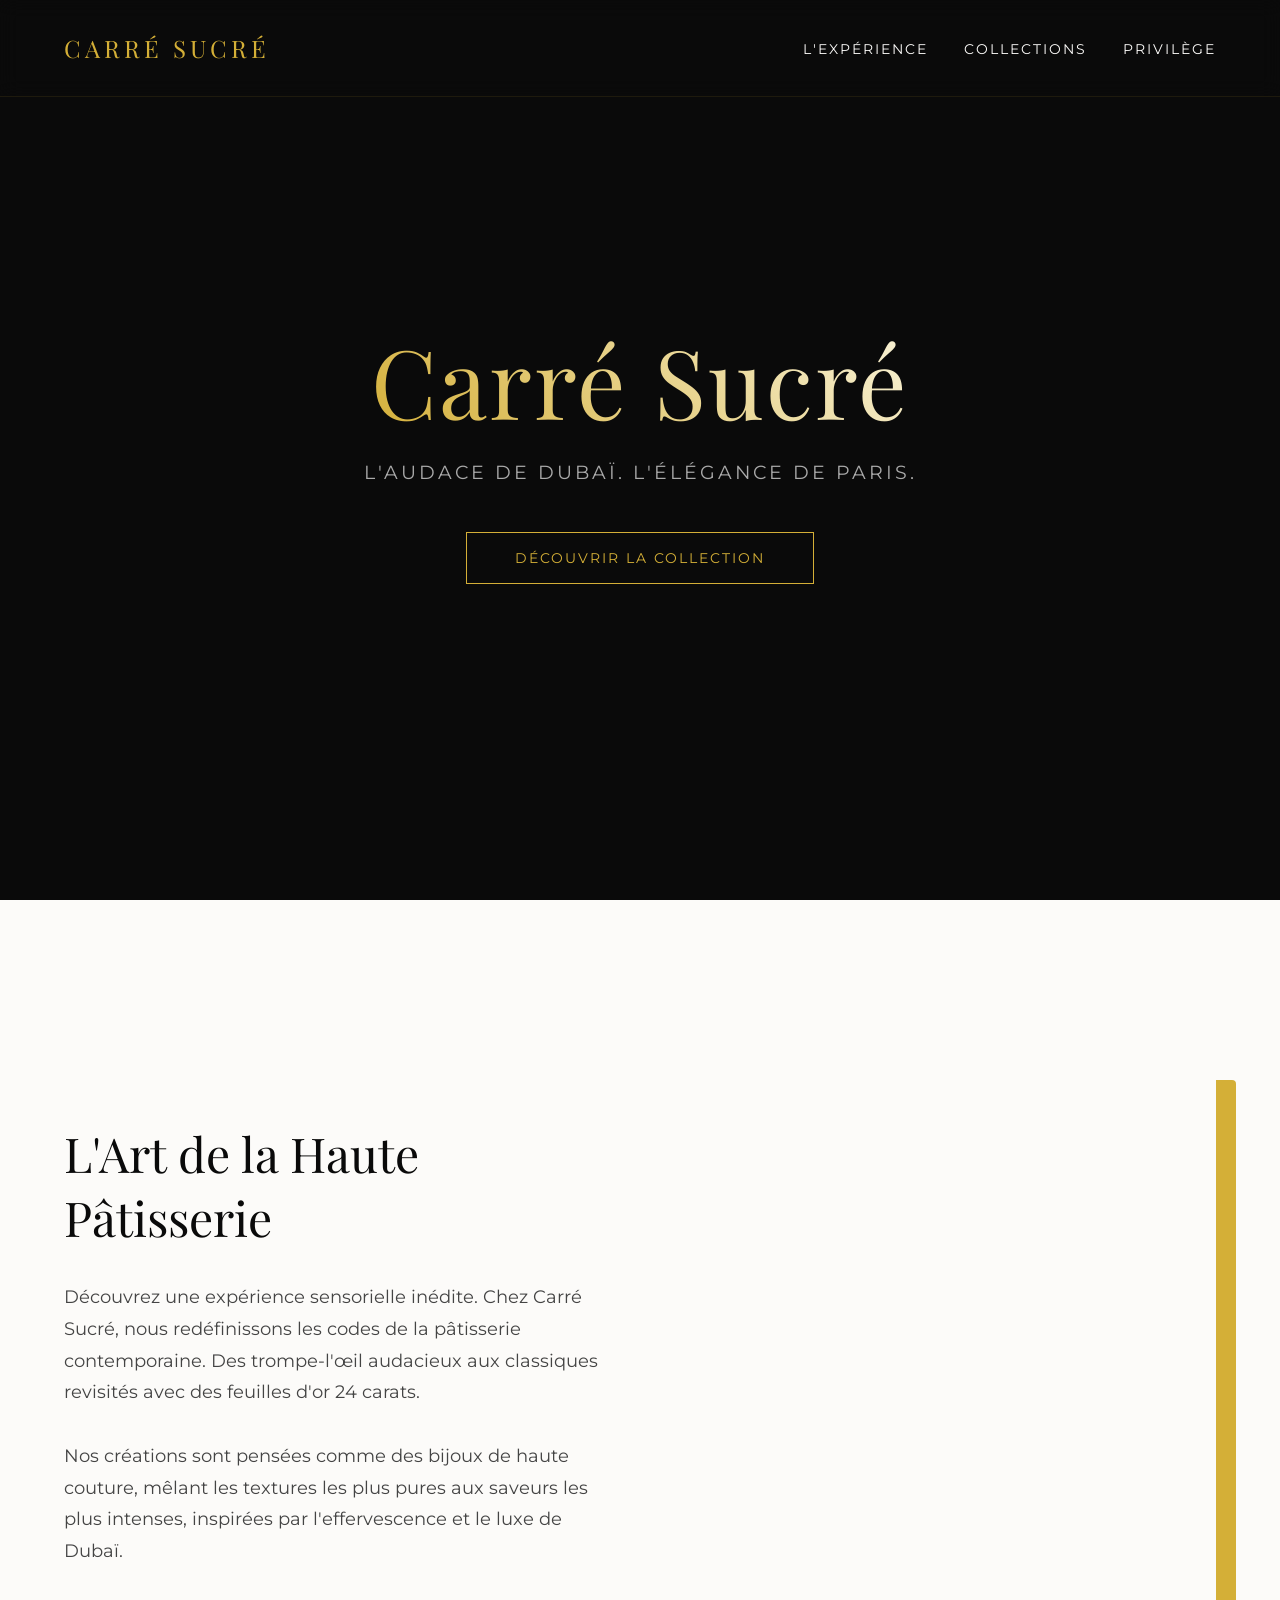
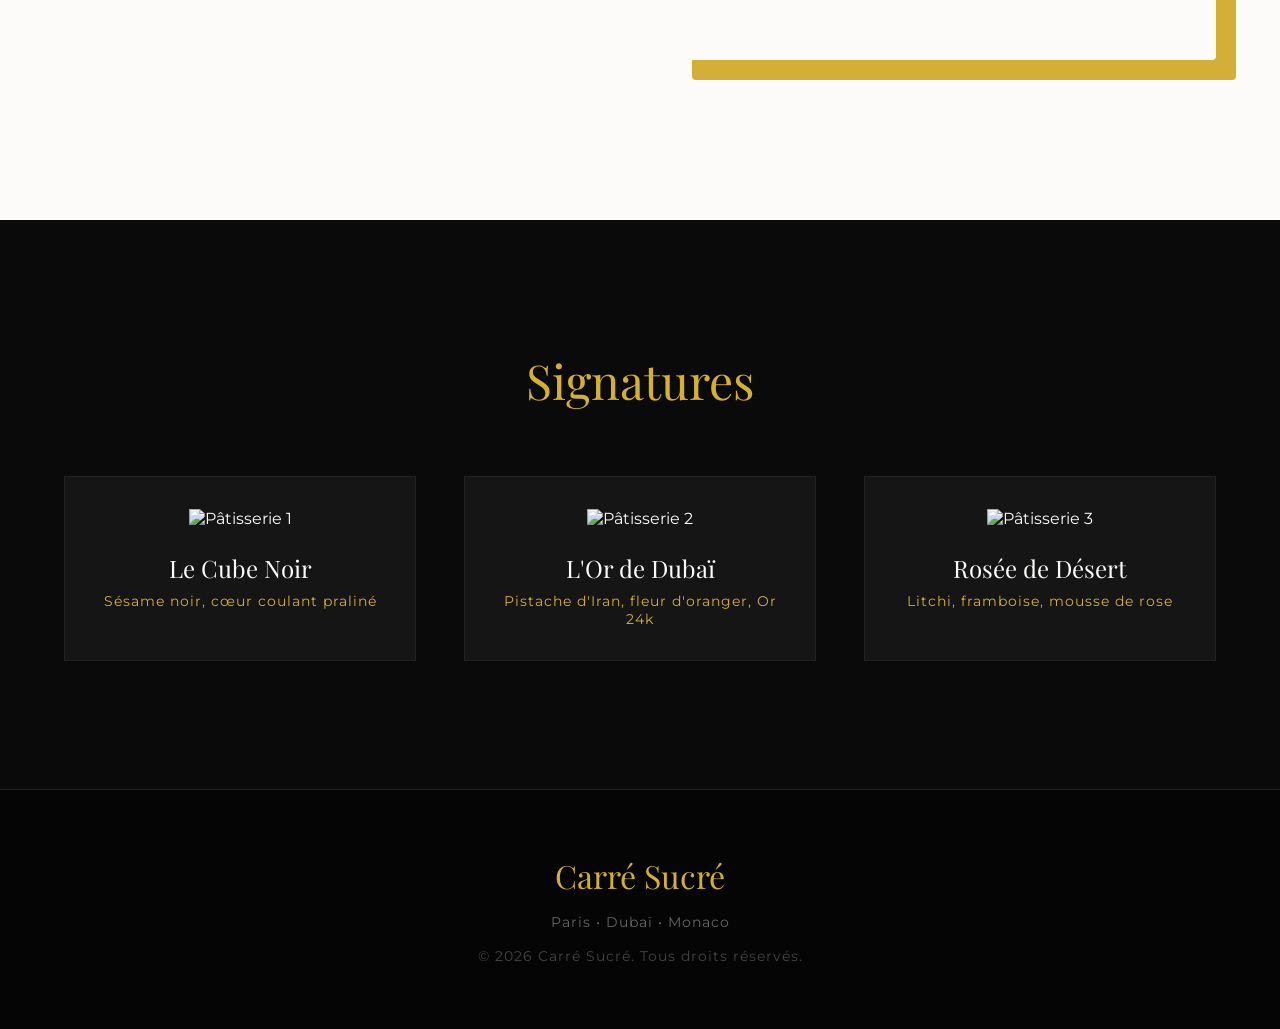
==== index.html @ a2b5d7fa "Create index.html" ====
<!DOCTYPE html>
<html lang="fr">
<head>
    <meta charset="UTF-8">
    <meta name="viewport" content="width=device-width, initial-scale=1.0">
    <title>Carré Sucré | Haute Pâtisserie</title>
    
    <link href="https://fonts.googleapis.com/css2?family=Montserrat:wght@300;400;500&family=Playfair+Display:ital,wght@0,400;0,600;1,400&display=swap" rel="stylesheet">
    
    <style>
        /* --- VARIABLES & RESET --- */
        :root {
            --gold: #d4af37;
            --black: #0a0a0a;
            --cream: #fcfbf9;
            --transition: all 0.6s cubic-bezier(0.25, 1, 0.5, 1);
        }
        
        * {
            margin: 0;
            padding: 0;
            box-sizing: border-box;
        }

        body {
            font-family: 'Montserrat', sans-serif;
            background-color: var(--black);
            color: var(--cream);
            overflow-x: hidden;
        }

        h1, h2, h3, .serif {
            font-family: 'Playfair Display', serif;
            font-weight: 400;
        }

        a { text-decoration: none; color: inherit; }

        /* --- ANIMATIONS "MAGIQUES" --- */
        .reveal {
            opacity: 0;
            transform: translateY(40px);
            transition: all 1.2s cubic-bezier(0.5, 0, 0, 1);
        }
        .reveal.active {
            opacity: 1;
            transform: translateY(0);
        }

        /* --- NAVIGATION --- */
        nav {
            position: fixed;
            top: 0;
            width: 100%;
            padding: 2rem 5%;
            display: flex;
            justify-content: space-between;
            align-items: center;
            z-index: 100;
            background: rgba(10, 10, 10, 0.8);
            backdrop-filter: blur(10px);
            border-bottom: 1px solid rgba(212, 175, 55, 0.1);
        }

        .logo {
            font-size: 1.5rem;
            letter-spacing: 4px;
            text-transform: uppercase;
            color: var(--gold);
        }

        .nav-links a {
            margin-left: 2rem;
            font-size: 0.85rem;
            letter-spacing: 2px;
            text-transform: uppercase;
            transition: var(--transition);
        }

        .nav-links a:hover {
            color: var(--gold);
        }

        /* --- HERO SECTION --- */
        .hero {
            height: 100vh;
            display: flex;
            flex-direction: column;
            justify-content: center;
            align-items: center;
            text-align: center;
            background: linear-gradient(rgba(10, 10, 10, 0.6), rgba(10, 10, 10, 0.9)), url('https://images.unsplash.com/photo-1551024601-bec78aea704b?q=80&w=2000&auto=format&fit=crop') center/cover no-repeat;
            padding: 0 20px;
        }

        .hero h1 {
            font-size: clamp(3rem, 8vw, 6rem);
            margin-bottom: 1rem;
            letter-spacing: 2px;
            background: linear-gradient(45deg, var(--gold), #f9f3d9);
            -webkit-background-clip: text;
            -webkit-text-fill-color: transparent;
        }

        .hero p {
            font-size: 1.2rem;
            letter-spacing: 3px;
            text-transform: uppercase;
            margin-bottom: 3rem;
            color: #aaa;
        }

        .btn {
            padding: 1rem 3rem;
            border: 1px solid var(--gold);
            color: var(--gold);
            font-size: 0.9rem;
            letter-spacing: 2px;
            text-transform: uppercase;
            background: transparent;
            cursor: pointer;
            transition: var(--transition);
            position: relative;
            overflow: hidden;
        }

        .btn:hover {
            background: var(--gold);
            color: var(--black);
            box-shadow: 0 0 20px rgba(212, 175, 55, 0.4);
        }

        /* --- SECTION CONCEPT --- */
        .concept {
            padding: 10rem 5%;
            display: flex;
            align-items: center;
            justify-content: space-between;
            gap: 4rem;
            background-color: var(--cream);
            color: var(--black);
        }

        .concept-text {
            flex: 1;
        }

        .concept-text h2 {
            font-size: 3rem;
            margin-bottom: 2rem;
            color: var(--black);
        }

        .concept-text p {
            font-size: 1.1rem;
            line-height: 1.8;
            margin-bottom: 2rem;
            color: #444;
        }

        .concept-image {
            flex: 1;
            height: 600px;
            background: url('https://images.unsplash.com/photo-1614088459275-a841263c9657?q=80&w=1000&auto=format&fit=crop') center/cover;
            border-radius: 4px;
            box-shadow: 20px 20px 0px var(--gold);
        }

        /* --- COLLECTIONS (PRODUITS) --- */
        .collections {
            padding: 8rem 5%;
            text-align: center;
        }

        .collections h2 {
            font-size: 3rem;
            margin-bottom: 4rem;
            color: var(--gold);
        }

        .grid {
            display: grid;
            grid-template-columns: repeat(auto-fit, minmax(300px, 1fr));
            gap: 3rem;
        }

        .card {
            background: #151515;
            padding: 2rem;
            border: 1px solid #222;
            transition: var(--transition);
            cursor: pointer;
        }

        .card:hover {
            transform: translateY(-10px);
            border-color: var(--gold);
            box-shadow: 0 10px 30px rgba(212, 175, 55, 0.1);
        }

        .card-img {
            width: 100%;
            height: 300px;
            object-fit: cover;
            margin-bottom: 1.5rem;
            filter: grayscale(20%);
            transition: var(--transition);
        }

        .card:hover .card-img {
            filter: grayscale(0%);
        }

        .card h3 {
            font-size: 1.5rem;
            margin-bottom: 0.5rem;
            color: var(--cream);
        }

        .card p {
            font-size: 0.9rem;
            color: var(--gold);
            letter-spacing: 1px;
        }

        /* --- FOOTER --- */
        footer {
            padding: 4rem 5%;
            text-align: center;
            border-top: 1px solid #222;
            background: #050505;
        }

        footer h2 {
            color: var(--gold);
            font-size: 2rem;
            margin-bottom: 1rem;
        }

        footer p {
            color: #666;
            font-size: 0.9rem;
            letter-spacing: 1px;
        }

        @media (max-width: 768px) {
            .concept { flex-direction: column; }
            .nav-links { display: none; } /* Pour simplifier sur mobile */
        }
    </style>
</head>
<body>

    <nav>
        <div class="logo serif">Carré Sucré</div>
        <div class="nav-links">
            <a href="#concept">L'Expérience</a>
            <a href="#collections">Collections</a>
            <a href="#contact">Privilège</a>
        </div>
    </nav>

    <section class="hero">
        <h1 class="reveal">Carré Sucré</h1>
        <p class="reveal">L'Audace de Dubaï. L'Élégance de Paris.</p>
        <a href="#collections" class="btn reveal">Découvrir la collection</a>
    </section>

    <section id="concept" class="concept">
        <div class="concept-text reveal">
            <h2>L'Art de la Haute Pâtisserie</h2>
            <p>Découvrez une expérience sensorielle inédite. Chez Carré Sucré, nous redéfinissons les codes de la pâtisserie contemporaine. Des trompe-l'œil audacieux aux classiques revisités avec des feuilles d'or 24 carats.</p>
            <p>Nos créations sont pensées comme des bijoux de haute couture, mêlant les textures les plus pures aux saveurs les plus intenses, inspirées par l'effervescence et le luxe de Dubaï.</p>
        </div>
        <div class="concept-image reveal"></div>
    </section>

    <section id="collections" class="collections">
        <h2 class="reveal">Signatures</h2>
        <div class="grid">
            <div class="card reveal">
                <img src="https://images.unsplash.com/photo-1578985545062-69928b1d9587?q=80&w=800&auto=format&fit=crop" alt="Pâtisserie 1" class="card-img">
                <h3 class="serif">Le Cube Noir</h3>
                <p>Sésame noir, cœur coulant praliné</p>
            </div>
            <div class="card reveal">
                <img src="https://images.unsplash.com/photo-1621236378699-8597faf6a176?q=80&w=800&auto=format&fit=crop" alt="Pâtisserie 2" class="card-img">
                <h3 class="serif">L'Or de Dubaï</h3>
                <p>Pistache d'Iran, fleur d'oranger, Or 24k</p>
            </div>
            <div class="card reveal">
                <img src="https://images.unsplash.com/photo-1550617931-e17a7b70dce2?q=80&w=800&auto=format&fit=crop" alt="Pâtisserie 3" class="card-img">
                <h3 class="serif">Rosée de Désert</h3>
                <p>Litchi, framboise, mousse de rose</p>
            </div>
        </div>
    </section>

    <footer id="contact">
        <h2 class="serif">Carré Sucré</h2>
        <p>Paris • Dubaï • Monaco</p>
        <p style="margin-top: 1rem; color: #444;">© 2026 Carré Sucré. Tous droits réservés.</p>
    </footer>

    <script>
        function reveal() {
            var reveals = document.querySelectorAll(".reveal");
            for (var i = 0; i < reveals.length; i++) {
                var windowHeight = window.innerHeight;
                var elementTop = reveals[i].getBoundingClientRect().top;
                var elementVisible = 100;
                if (elementTop < windowHeight - elementVisible) {
                    reveals[i].classList.add("active");
                }
            }
        }
        window.addEventListener("scroll", reveal);
        reveal(); // Déclencher au chargement
    </script>
</body>
</html>
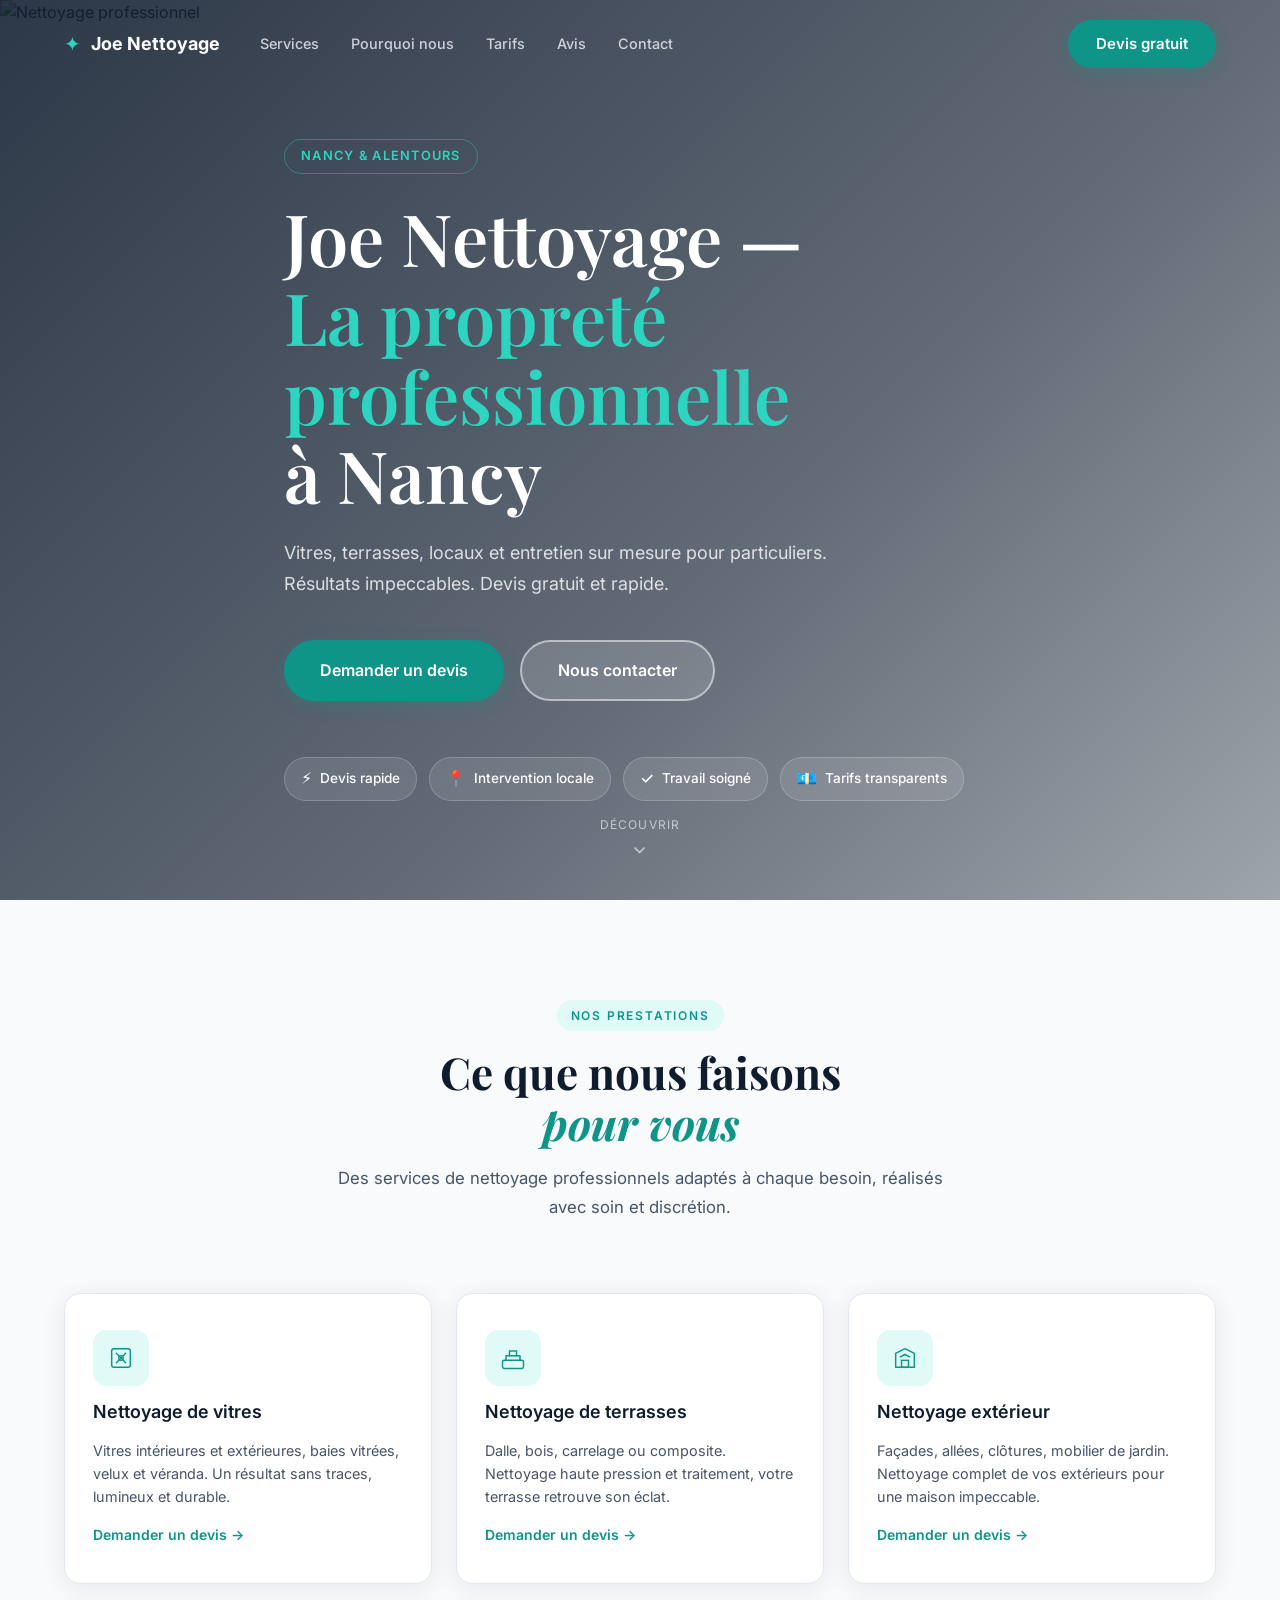
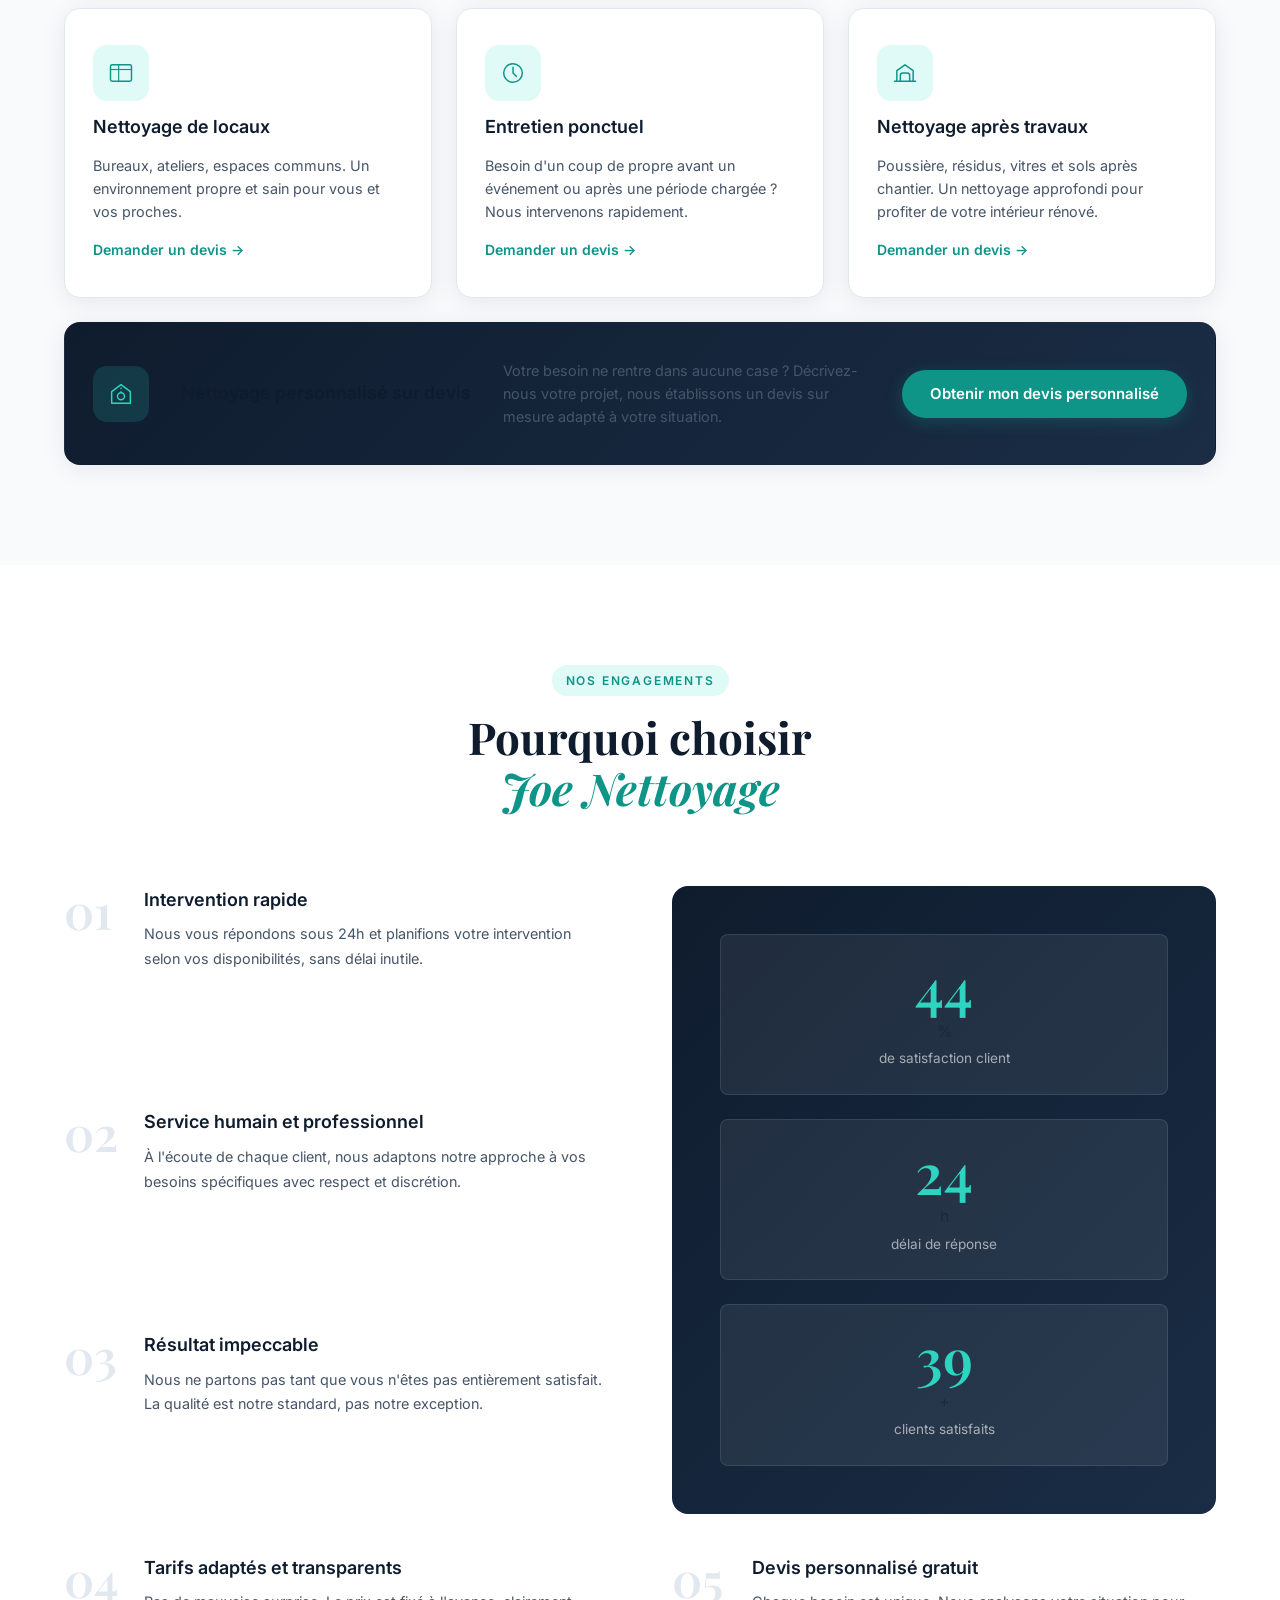
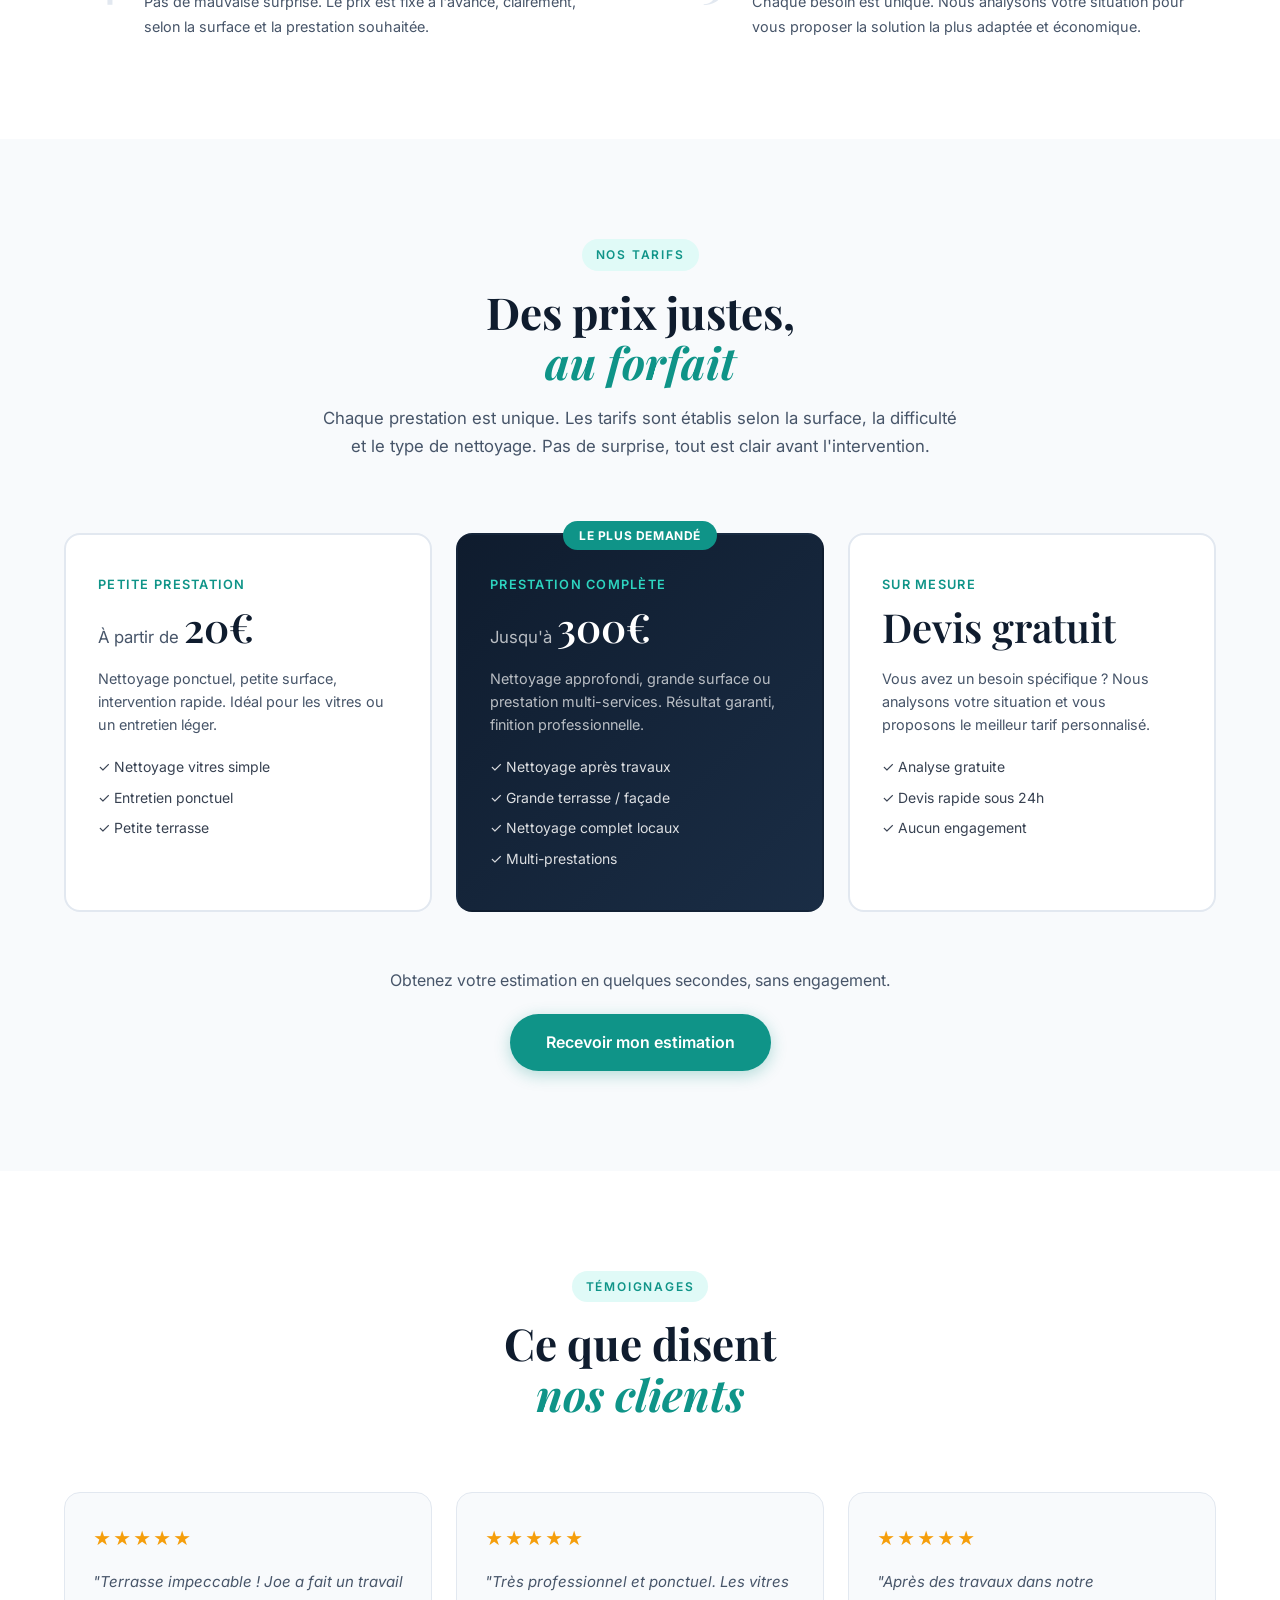
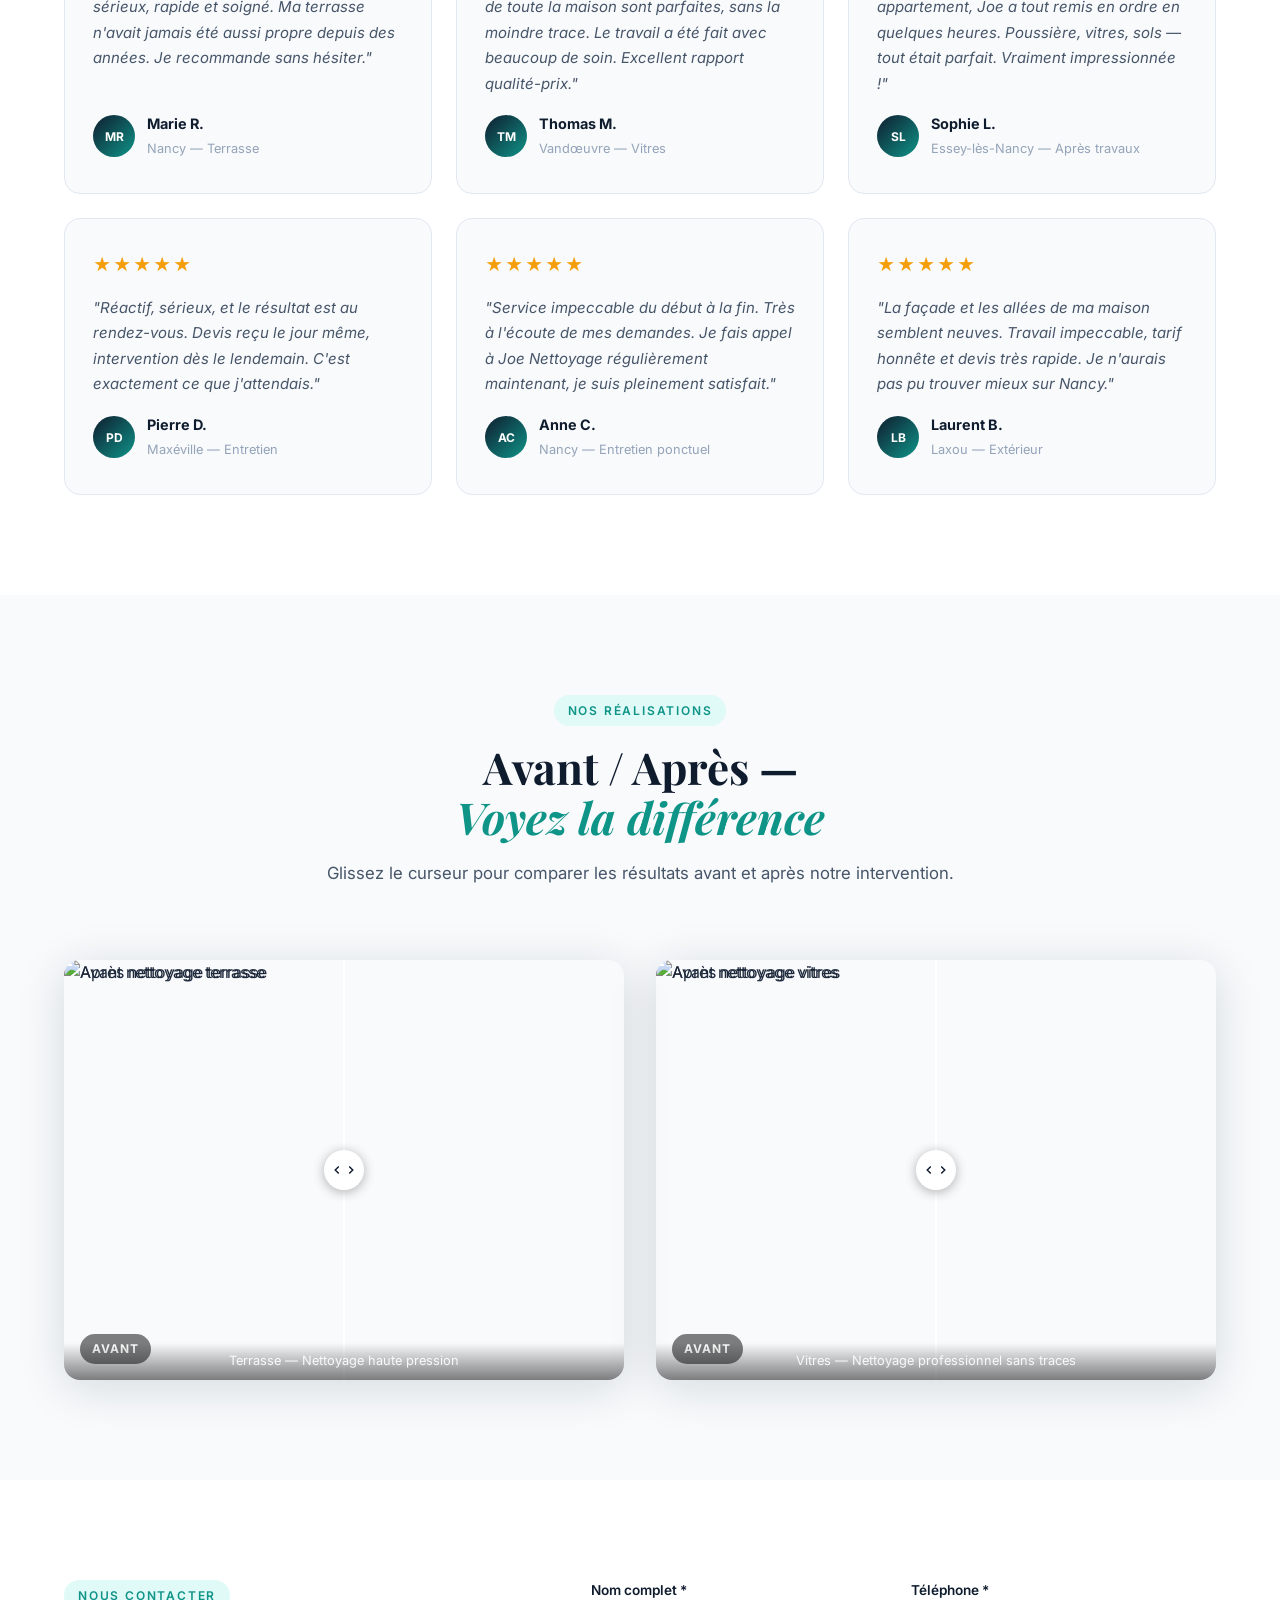
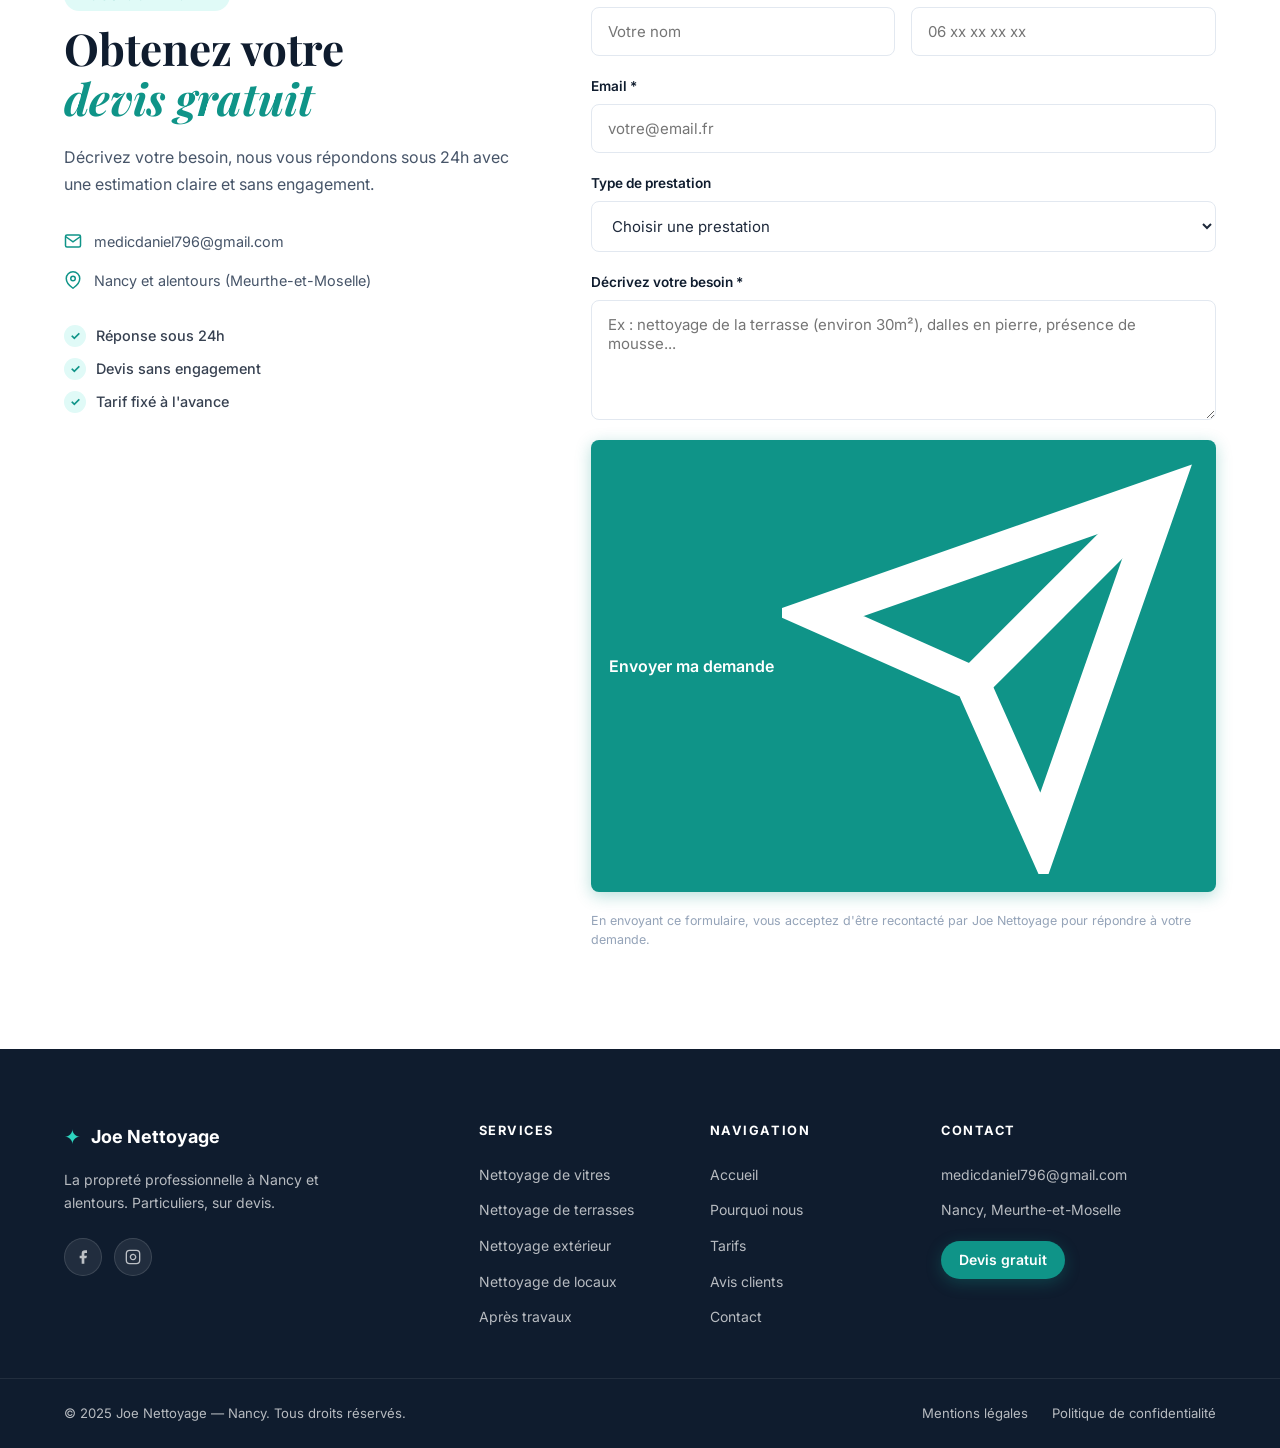
==== commit f1b081b1: "feat: create complete Joe Nettoyage website for Nancy Full premium single-page website including: - " ====
--- a/index.html
+++ b/index.html
@@ -1,321 +1,489 @@
 <!DOCTYPE html>
 <html lang="fr">
 <head>
-    <meta charset="UTF-8">
-    <meta name="viewport" content="width=device-width, initial-scale=1.0">
-    <title>Carré Sucré | Haute Pâtisserie</title>
-    
-    <link href="https://fonts.googleapis.com/css2?family=Montserrat:wght@300;400;500&family=Playfair+Display:ital,wght@0,400;0,600;1,400&display=swap" rel="stylesheet">
-    
-    <style>
-        /* --- VARIABLES & RESET --- */
-        :root {
-            --gold: #d4af37;
-            --black: #0a0a0a;
-            --cream: #fcfbf9;
-            --transition: all 0.6s cubic-bezier(0.25, 1, 0.5, 1);
-        }
-        
-        * {
-            margin: 0;
-            padding: 0;
-            box-sizing: border-box;
-        }
-
-        body {
-            font-family: 'Montserrat', sans-serif;
-            background-color: var(--black);
-            color: var(--cream);
-            overflow-x: hidden;
-        }
-
-        h1, h2, h3, .serif {
-            font-family: 'Playfair Display', serif;
-            font-weight: 400;
-        }
-
-        a { text-decoration: none; color: inherit; }
-
-        /* --- ANIMATIONS "MAGIQUES" --- */
-        .reveal {
-            opacity: 0;
-            transform: translateY(40px);
-            transition: all 1.2s cubic-bezier(0.5, 0, 0, 1);
-        }
-        .reveal.active {
-            opacity: 1;
-            transform: translateY(0);
-        }
-
-        /* --- NAVIGATION --- */
-        nav {
-            position: fixed;
-            top: 0;
-            width: 100%;
-            padding: 2rem 5%;
-            display: flex;
-            justify-content: space-between;
-            align-items: center;
-            z-index: 100;
-            background: rgba(10, 10, 10, 0.8);
-            backdrop-filter: blur(10px);
-            border-bottom: 1px solid rgba(212, 175, 55, 0.1);
-        }
-
-        .logo {
-            font-size: 1.5rem;
-            letter-spacing: 4px;
-            text-transform: uppercase;
-            color: var(--gold);
-        }
-
-        .nav-links a {
-            margin-left: 2rem;
-            font-size: 0.85rem;
-            letter-spacing: 2px;
-            text-transform: uppercase;
-            transition: var(--transition);
-        }
-
-        .nav-links a:hover {
-            color: var(--gold);
-        }
-
-        /* --- HERO SECTION --- */
-        .hero {
-            height: 100vh;
-            display: flex;
-            flex-direction: column;
-            justify-content: center;
-            align-items: center;
-            text-align: center;
-            background: linear-gradient(rgba(10, 10, 10, 0.6), rgba(10, 10, 10, 0.9)), url('https://images.unsplash.com/photo-1551024601-bec78aea704b?q=80&w=2000&auto=format&fit=crop') center/cover no-repeat;
-            padding: 0 20px;
-        }
-
-        .hero h1 {
-            font-size: clamp(3rem, 8vw, 6rem);
-            margin-bottom: 1rem;
-            letter-spacing: 2px;
-            background: linear-gradient(45deg, var(--gold), #f9f3d9);
-            -webkit-background-clip: text;
-            -webkit-text-fill-color: transparent;
-        }
-
-        .hero p {
-            font-size: 1.2rem;
-            letter-spacing: 3px;
-            text-transform: uppercase;
-            margin-bottom: 3rem;
-            color: #aaa;
-        }
-
-        .btn {
-            padding: 1rem 3rem;
-            border: 1px solid var(--gold);
-            color: var(--gold);
-            font-size: 0.9rem;
-            letter-spacing: 2px;
-            text-transform: uppercase;
-            background: transparent;
-            cursor: pointer;
-            transition: var(--transition);
-            position: relative;
-            overflow: hidden;
-        }
-
-        .btn:hover {
-            background: var(--gold);
-            color: var(--black);
-            box-shadow: 0 0 20px rgba(212, 175, 55, 0.4);
-        }
-
-        /* --- SECTION CONCEPT --- */
-        .concept {
-            padding: 10rem 5%;
-            display: flex;
-            align-items: center;
-            justify-content: space-between;
-            gap: 4rem;
-            background-color: var(--cream);
-            color: var(--black);
-        }
-
-        .concept-text {
-            flex: 1;
-        }
-
-        .concept-text h2 {
-            font-size: 3rem;
-            margin-bottom: 2rem;
-            color: var(--black);
-        }
-
-        .concept-text p {
-            font-size: 1.1rem;
-            line-height: 1.8;
-            margin-bottom: 2rem;
-            color: #444;
-        }
-
-        .concept-image {
-            flex: 1;
-            height: 600px;
-            background: url('https://images.unsplash.com/photo-1614088459275-a841263c9657?q=80&w=1000&auto=format&fit=crop') center/cover;
-            border-radius: 4px;
-            box-shadow: 20px 20px 0px var(--gold);
-        }
-
-        /* --- COLLECTIONS (PRODUITS) --- */
-        .collections {
-            padding: 8rem 5%;
-            text-align: center;
-        }
-
-        .collections h2 {
-            font-size: 3rem;
-            margin-bottom: 4rem;
-            color: var(--gold);
-        }
-
-        .grid {
-            display: grid;
-            grid-template-columns: repeat(auto-fit, minmax(300px, 1fr));
-            gap: 3rem;
-        }
-
-        .card {
-            background: #151515;
-            padding: 2rem;
-            border: 1px solid #222;
-            transition: var(--transition);
-            cursor: pointer;
-        }
-
-        .card:hover {
-            transform: translateY(-10px);
-            border-color: var(--gold);
-            box-shadow: 0 10px 30px rgba(212, 175, 55, 0.1);
-        }
-
-        .card-img {
-            width: 100%;
-            height: 300px;
-            object-fit: cover;
-            margin-bottom: 1.5rem;
-            filter: grayscale(20%);
-            transition: var(--transition);
-        }
-
-        .card:hover .card-img {
-            filter: grayscale(0%);
-        }
-
-        .card h3 {
-            font-size: 1.5rem;
-            margin-bottom: 0.5rem;
-            color: var(--cream);
-        }
-
-        .card p {
-            font-size: 0.9rem;
-            color: var(--gold);
-            letter-spacing: 1px;
-        }
-
-        /* --- FOOTER --- */
-        footer {
-            padding: 4rem 5%;
-            text-align: center;
-            border-top: 1px solid #222;
-            background: #050505;
-        }
-
-        footer h2 {
-            color: var(--gold);
-            font-size: 2rem;
-            margin-bottom: 1rem;
-        }
-
-        footer p {
-            color: #666;
-            font-size: 0.9rem;
-            letter-spacing: 1px;
-        }
-
-        @media (max-width: 768px) {
-            .concept { flex-direction: column; }
-            .nav-links { display: none; } /* Pour simplifier sur mobile */
-        }
-    </style>
+  <meta charset="UTF-8" />
+  <meta name="viewport" content="width=device-width, initial-scale=1.0" />
+  <title>Joe Nettoyage — Nettoyage Professionnel à Nancy</title>
+  <meta name="description" content="Joe Nettoyage à Nancy : nettoyage de vitres, terrasses, locaux et entretien sur mesure pour particuliers. Devis gratuit, intervention rapide." />
+  <meta name="keywords" content="nettoyage Nancy, nettoyage vitres Nancy, nettoyage terrasse Nancy, entreprise de nettoyage Nancy, nettoyage particulier Nancy" />
+  <meta name="robots" content="index, follow" />
+  <meta property="og:title" content="Joe Nettoyage — La propreté professionnelle à Nancy" />
+  <meta property="og:description" content="Vitres, terrasses, locaux et entretien sur mesure pour particuliers à Nancy." />
+  <meta property="og:type" content="website" />
+  <link rel="preconnect" href="https://fonts.googleapis.com" />
+  <link rel="preconnect" href="https://fonts.gstatic.com" crossorigin />
+  <link href="https://fonts.googleapis.com/css2?family=Inter:wght@300;400;500;600;700&family=Playfair+Display:wght@500;600&display=swap" rel="stylesheet" />
+  <link rel="stylesheet" href="style.css" />
 </head>
 <body>
 
-    <nav>
-        <div class="logo serif">Carré Sucré</div>
-        <div class="nav-links">
-            <a href="#concept">L'Expérience</a>
-            <a href="#collections">Collections</a>
-            <a href="#contact">Privilège</a>
-        </div>
-    </nav>
-
-    <section class="hero">
-        <h1 class="reveal">Carré Sucré</h1>
-        <p class="reveal">L'Audace de Dubaï. L'Élégance de Paris.</p>
-        <a href="#collections" class="btn reveal">Découvrir la collection</a>
-    </section>
-
-    <section id="concept" class="concept">
-        <div class="concept-text reveal">
-            <h2>L'Art de la Haute Pâtisserie</h2>
-            <p>Découvrez une expérience sensorielle inédite. Chez Carré Sucré, nous redéfinissons les codes de la pâtisserie contemporaine. Des trompe-l'œil audacieux aux classiques revisités avec des feuilles d'or 24 carats.</p>
-            <p>Nos créations sont pensées comme des bijoux de haute couture, mêlant les textures les plus pures aux saveurs les plus intenses, inspirées par l'effervescence et le luxe de Dubaï.</p>
-        </div>
-        <div class="concept-image reveal"></div>
-    </section>
-
-    <section id="collections" class="collections">
-        <h2 class="reveal">Signatures</h2>
-        <div class="grid">
-            <div class="card reveal">
-                <img src="https://images.unsplash.com/photo-1578985545062-69928b1d9587?q=80&w=800&auto=format&fit=crop" alt="Pâtisserie 1" class="card-img">
-                <h3 class="serif">Le Cube Noir</h3>
-                <p>Sésame noir, cœur coulant praliné</p>
-            </div>
-            <div class="card reveal">
-                <img src="https://images.unsplash.com/photo-1621236378699-8597faf6a176?q=80&w=800&auto=format&fit=crop" alt="Pâtisserie 2" class="card-img">
-                <h3 class="serif">L'Or de Dubaï</h3>
-                <p>Pistache d'Iran, fleur d'oranger, Or 24k</p>
-            </div>
-            <div class="card reveal">
-                <img src="https://images.unsplash.com/photo-1550617931-e17a7b70dce2?q=80&w=800&auto=format&fit=crop" alt="Pâtisserie 3" class="card-img">
-                <h3 class="serif">Rosée de Désert</h3>
-                <p>Litchi, framboise, mousse de rose</p>
-            </div>
-        </div>
-    </section>
-
-    <footer id="contact">
-        <h2 class="serif">Carré Sucré</h2>
-        <p>Paris • Dubaï • Monaco</p>
-        <p style="margin-top: 1rem; color: #444;">© 2026 Carré Sucré. Tous droits réservés.</p>
-    </footer>
-
-    <script>
-        function reveal() {
-            var reveals = document.querySelectorAll(".reveal");
-            for (var i = 0; i < reveals.length; i++) {
-                var windowHeight = window.innerHeight;
-                var elementTop = reveals[i].getBoundingClientRect().top;
-                var elementVisible = 100;
-                if (elementTop < windowHeight - elementVisible) {
-                    reveals[i].classList.add("active");
-                }
-            }
-        }
-        window.addEventListener("scroll", reveal);
-        reveal(); // Déclencher au chargement
-    </script>
+  <!-- NAV -->
+  <nav class="nav" id="nav">
+    <div class="container nav__inner">
+      <a href="#" class="nav__logo">
+        <span class="logo-icon">✦</span>
+        <span>Joe Nettoyage</span>
+      </a>
+      <ul class="nav__links" id="navLinks">
+        <li><a href="#services">Services</a></li>
+        <li><a href="#pourquoi">Pourquoi nous</a></li>
+        <li><a href="#tarifs">Tarifs</a></li>
+        <li><a href="#avis">Avis</a></li>
+        <li><a href="#contact">Contact</a></li>
+      </ul>
+      <a href="#contact" class="btn btn--primary nav__cta">Devis gratuit</a>
+      <button class="nav__burger" id="burger" aria-label="Menu">
+        <span></span><span></span><span></span>
+      </button>
+    </div>
+  </nav>
+
+  <!-- HERO -->
+  <section class="hero" id="hero">
+    <div class="hero__bg">
+      <div class="hero__overlay"></div>
+      <img src="https://images.unsplash.com/photo-1558618666-fcd25c85cd64?w=1600&q=80" alt="Nettoyage professionnel" class="hero__img" />
+    </div>
+    <div class="container hero__content">
+      <div class="hero__badge reveal">Nancy &amp; Alentours</div>
+      <h1 class="hero__title reveal">Joe Nettoyage —<br /><span>La propreté professionnelle</span><br />à Nancy</h1>
+      <p class="hero__sub reveal">Vitres, terrasses, locaux et entretien sur mesure pour particuliers.<br />Résultats impeccables. Devis gratuit et rapide.</p>
+      <div class="hero__ctas reveal">
+        <a href="#contact" class="btn btn--primary btn--lg">Demander un devis</a>
+        <a href="mailto:medicdaniel796@gmail.com" class="btn btn--ghost btn--lg">Nous contacter</a>
+      </div>
+      <div class="hero__trust reveal">
+        <div class="trust-badge"><span class="trust-icon">⚡</span> Devis rapide</div>
+        <div class="trust-badge"><span class="trust-icon">📍</span> Intervention locale</div>
+        <div class="trust-badge"><span class="trust-icon">✓</span> Travail soigné</div>
+        <div class="trust-badge"><span class="trust-icon">💶</span> Tarifs transparents</div>
+      </div>
+    </div>
+    <a href="#services" class="hero__scroll">
+      <span>Découvrir</span>
+      <svg viewBox="0 0 24 24" fill="none" stroke="currentColor" stroke-width="2"><polyline points="6 9 12 15 18 9"/></svg>
+    </a>
+  </section>
+
+  <!-- SERVICES -->
+  <section class="section services" id="services">
+    <div class="container">
+      <div class="section__head">
+        <span class="section__tag">Nos prestations</span>
+        <h2 class="section__title">Ce que nous faisons<br /><em>pour vous</em></h2>
+        <p class="section__sub">Des services de nettoyage professionnels adaptés à chaque besoin, réalisés avec soin et discrétion.</p>
+      </div>
+      <div class="services__grid">
+
+        <div class="service-card reveal">
+          <div class="service-card__icon">
+            <svg viewBox="0 0 48 48" fill="none"><rect x="8" y="8" width="32" height="32" rx="4" stroke="currentColor" stroke-width="2.5"/><line x1="16" y1="16" x2="32" y2="32" stroke="currentColor" stroke-width="2.5" stroke-linecap="round"/><line x1="32" y1="16" x2="16" y2="32" stroke="currentColor" stroke-width="2.5" stroke-linecap="round"/><circle cx="24" cy="24" r="4" stroke="currentColor" stroke-width="2"/></svg>
+          </div>
+          <h3>Nettoyage de vitres</h3>
+          <p>Vitres intérieures et extérieures, baies vitrées, velux et véranda. Un résultat sans traces, lumineux et durable.</p>
+          <a href="#contact" class="service-card__link">Demander un devis →</a>
+        </div>
+
+        <div class="service-card reveal">
+          <div class="service-card__icon">
+            <svg viewBox="0 0 48 48" fill="none"><rect x="6" y="28" width="36" height="14" rx="3" stroke="currentColor" stroke-width="2.5"/><polyline points="12,28 12,20 36,20 36,28" stroke="currentColor" stroke-width="2.5" stroke-linejoin="round"/><line x1="18" y1="20" x2="18" y2="12" stroke="currentColor" stroke-width="2.5" stroke-linecap="round"/><line x1="30" y1="20" x2="30" y2="12" stroke="currentColor" stroke-width="2.5" stroke-linecap="round"/><line x1="18" y1="12" x2="30" y2="12" stroke="currentColor" stroke-width="2.5"/></svg>
+          </div>
+          <h3>Nettoyage de terrasses</h3>
+          <p>Dalle, bois, carrelage ou composite. Nettoyage haute pression et traitement, votre terrasse retrouve son éclat.</p>
+          <a href="#contact" class="service-card__link">Demander un devis →</a>
+        </div>
+
+        <div class="service-card reveal">
+          <div class="service-card__icon">
+            <svg viewBox="0 0 48 48" fill="none"><path d="M8 40 L8 16 L24 8 L40 16 L40 40 Z" stroke="currentColor" stroke-width="2.5" stroke-linejoin="round"/><rect x="18" y="28" width="12" height="12" stroke="currentColor" stroke-width="2.5"/><line x1="16" y1="22" x2="24" y2="18" stroke="currentColor" stroke-width="2.5" stroke-linecap="round"/><line x1="32" y1="22" x2="24" y2="18" stroke="currentColor" stroke-width="2.5" stroke-linecap="round"/></svg>
+          </div>
+          <h3>Nettoyage extérieur</h3>
+          <p>Façades, allées, clôtures, mobilier de jardin. Nettoyage complet de vos extérieurs pour une maison impeccable.</p>
+          <a href="#contact" class="service-card__link">Demander un devis →</a>
+        </div>
+
+        <div class="service-card reveal">
+          <div class="service-card__icon">
+            <svg viewBox="0 0 48 48" fill="none"><rect x="6" y="10" width="36" height="28" rx="3" stroke="currentColor" stroke-width="2.5"/><line x1="6" y1="18" x2="42" y2="18" stroke="currentColor" stroke-width="2"/><line x1="20" y1="10" x2="20" y2="38" stroke="currentColor" stroke-width="2"/></svg>
+          </div>
+          <h3>Nettoyage de locaux</h3>
+          <p>Bureaux, ateliers, espaces communs. Un environnement propre et sain pour vous et vos proches.</p>
+          <a href="#contact" class="service-card__link">Demander un devis →</a>
+        </div>
+
+        <div class="service-card reveal">
+          <div class="service-card__icon">
+            <svg viewBox="0 0 48 48" fill="none"><circle cx="24" cy="24" r="16" stroke="currentColor" stroke-width="2.5"/><polyline points="24,14 24,24 30,30" stroke="currentColor" stroke-width="2.5" stroke-linecap="round" stroke-linejoin="round"/></svg>
+          </div>
+          <h3>Entretien ponctuel</h3>
+          <p>Besoin d'un coup de propre avant un événement ou après une période chargée ? Nous intervenons rapidement.</p>
+          <a href="#contact" class="service-card__link">Demander un devis →</a>
+        </div>
+
+        <div class="service-card reveal">
+          <div class="service-card__icon">
+            <svg viewBox="0 0 48 48" fill="none"><path d="M10 38 L10 20 L24 10 L38 20 L38 38" stroke="currentColor" stroke-width="2.5" stroke-linejoin="round"/><path d="M16 38 L16 28 Q16 24 20 24 L28 24 Q32 24 32 28 L32 38" stroke="currentColor" stroke-width="2.5" stroke-linejoin="round"/><line x1="6" y1="38" x2="42" y2="38" stroke="currentColor" stroke-width="2.5" stroke-linecap="round"/></svg>
+          </div>
+          <h3>Nettoyage après travaux</h3>
+          <p>Poussière, résidus, vitres et sols après chantier. Un nettoyage approfondi pour profiter de votre intérieur rénové.</p>
+          <a href="#contact" class="service-card__link">Demander un devis →</a>
+        </div>
+
+        <div class="service-card service-card--wide reveal">
+          <div class="service-card__icon">
+            <svg viewBox="0 0 48 48" fill="none"><path d="M24 8 L40 20 L40 40 L8 40 L8 20 Z" stroke="currentColor" stroke-width="2.5" stroke-linejoin="round"/><circle cx="24" cy="28" r="6" stroke="currentColor" stroke-width="2.5"/><path d="M24 22 L24 8" stroke="currentColor" stroke-width="2" stroke-dasharray="3 3"/></svg>
+          </div>
+          <h3>Nettoyage personnalisé sur devis</h3>
+          <p>Votre besoin ne rentre dans aucune case ? Décrivez-nous votre projet, nous établissons un devis sur mesure adapté à votre situation.</p>
+          <a href="#contact" class="btn btn--primary">Obtenir mon devis personnalisé</a>
+        </div>
+
+      </div>
+    </div>
+  </section>
+
+  <!-- POURQUOI NOUS -->
+  <section class="section why" id="pourquoi">
+    <div class="container">
+      <div class="section__head">
+        <span class="section__tag">Nos engagements</span>
+        <h2 class="section__title">Pourquoi choisir<br /><em>Joe Nettoyage</em></h2>
+      </div>
+      <div class="why__grid">
+        <div class="why__feature reveal">
+          <div class="why__num">01</div>
+          <div class="why__body">
+            <h3>Intervention rapide</h3>
+            <p>Nous vous répondons sous 24h et planifions votre intervention selon vos disponibilités, sans délai inutile.</p>
+          </div>
+        </div>
+        <div class="why__feature reveal">
+          <div class="why__num">02</div>
+          <div class="why__body">
+            <h3>Service humain et professionnel</h3>
+            <p>À l'écoute de chaque client, nous adaptons notre approche à vos besoins spécifiques avec respect et discrétion.</p>
+          </div>
+        </div>
+        <div class="why__feature reveal">
+          <div class="why__num">03</div>
+          <div class="why__body">
+            <h3>Résultat impeccable</h3>
+            <p>Nous ne partons pas tant que vous n'êtes pas entièrement satisfait. La qualité est notre standard, pas notre exception.</p>
+          </div>
+        </div>
+        <div class="why__feature reveal">
+          <div class="why__num">04</div>
+          <div class="why__body">
+            <h3>Tarifs adaptés et transparents</h3>
+            <p>Pas de mauvaise surprise. Le prix est fixé à l'avance, clairement, selon la surface et la prestation souhaitée.</p>
+          </div>
+        </div>
+        <div class="why__feature reveal">
+          <div class="why__num">05</div>
+          <div class="why__body">
+            <h3>Devis personnalisé gratuit</h3>
+            <p>Chaque besoin est unique. Nous analysons votre situation pour vous proposer la solution la plus adaptée et économique.</p>
+          </div>
+        </div>
+        <div class="why__visual reveal">
+          <div class="why__stat"><span class="stat-num" data-target="100">0</span>%<p>de satisfaction client</p></div>
+          <div class="why__stat"><span class="stat-num" data-target="24">0</span>h<p>délai de réponse</p></div>
+          <div class="why__stat"><span class="stat-num" data-target="50">0</span>+<p>clients satisfaits</p></div>
+        </div>
+      </div>
+    </div>
+  </section>
+
+  <!-- TARIFS -->
+  <section class="section pricing" id="tarifs">
+    <div class="container">
+      <div class="section__head">
+        <span class="section__tag">Nos tarifs</span>
+        <h2 class="section__title">Des prix justes,<br /><em>au forfait</em></h2>
+        <p class="section__sub">Chaque prestation est unique. Les tarifs sont établis selon la surface, la difficulté et le type de nettoyage. Pas de surprise, tout est clair avant l'intervention.</p>
+      </div>
+      <div class="pricing__cards">
+        <div class="pricing-card reveal">
+          <div class="pricing-card__label">Petite prestation</div>
+          <div class="pricing-card__price">À partir de <strong>20€</strong></div>
+          <p>Nettoyage ponctuel, petite surface, intervention rapide. Idéal pour les vitres ou un entretien léger.</p>
+          <ul>
+            <li>✓ Nettoyage vitres simple</li>
+            <li>✓ Entretien ponctuel</li>
+            <li>✓ Petite terrasse</li>
+          </ul>
+        </div>
+        <div class="pricing-card pricing-card--featured reveal">
+          <div class="pricing-card__badge">Le plus demandé</div>
+          <div class="pricing-card__label">Prestation complète</div>
+          <div class="pricing-card__price">Jusqu'à <strong>300€</strong></div>
+          <p>Nettoyage approfondi, grande surface ou prestation multi-services. Résultat garanti, finition professionnelle.</p>
+          <ul>
+            <li>✓ Nettoyage après travaux</li>
+            <li>✓ Grande terrasse / façade</li>
+            <li>✓ Nettoyage complet locaux</li>
+            <li>✓ Multi-prestations</li>
+          </ul>
+        </div>
+        <div class="pricing-card reveal">
+          <div class="pricing-card__label">Sur mesure</div>
+          <div class="pricing-card__price"><strong>Devis gratuit</strong></div>
+          <p>Vous avez un besoin spécifique ? Nous analysons votre situation et vous proposons le meilleur tarif personnalisé.</p>
+          <ul>
+            <li>✓ Analyse gratuite</li>
+            <li>✓ Devis rapide sous 24h</li>
+            <li>✓ Aucun engagement</li>
+          </ul>
+        </div>
+      </div>
+      <div class="pricing__cta reveal">
+        <p>Obtenez votre estimation en quelques secondes, sans engagement.</p>
+        <a href="#contact" class="btn btn--primary btn--lg">Recevoir mon estimation</a>
+      </div>
+    </div>
+  </section>
+
+  <!-- AVIS -->
+  <section class="section reviews" id="avis">
+    <div class="container">
+      <div class="section__head">
+        <span class="section__tag">Témoignages</span>
+        <h2 class="section__title">Ce que disent<br /><em>nos clients</em></h2>
+      </div>
+      <div class="reviews__grid">
+        <div class="review-card reveal">
+          <div class="review-card__stars">★★★★★</div>
+          <p>"Terrasse impeccable ! Joe a fait un travail sérieux, rapide et soigné. Ma terrasse n'avait jamais été aussi propre depuis des années. Je recommande sans hésiter."</p>
+          <div class="review-card__author">
+            <div class="review-card__avatar">MR</div>
+            <div><strong>Marie R.</strong><span>Nancy — Terrasse</span></div>
+          </div>
+        </div>
+        <div class="review-card reveal">
+          <div class="review-card__stars">★★★★★</div>
+          <p>"Très professionnel et ponctuel. Les vitres de toute la maison sont parfaites, sans la moindre trace. Le travail a été fait avec beaucoup de soin. Excellent rapport qualité-prix."</p>
+          <div class="review-card__author">
+            <div class="review-card__avatar">TM</div>
+            <div><strong>Thomas M.</strong><span>Vandœuvre — Vitres</span></div>
+          </div>
+        </div>
+        <div class="review-card reveal">
+          <div class="review-card__stars">★★★★★</div>
+          <p>"Après des travaux dans notre appartement, Joe a tout remis en ordre en quelques heures. Poussière, vitres, sols — tout était parfait. Vraiment impressionnée !"</p>
+          <div class="review-card__author">
+            <div class="review-card__avatar">SL</div>
+            <div><strong>Sophie L.</strong><span>Essey-lès-Nancy — Après travaux</span></div>
+          </div>
+        </div>
+        <div class="review-card reveal">
+          <div class="review-card__stars">★★★★★</div>
+          <p>"Réactif, sérieux, et le résultat est au rendez-vous. Devis reçu le jour même, intervention dès le lendemain. C'est exactement ce que j'attendais."</p>
+          <div class="review-card__author">
+            <div class="review-card__avatar">PD</div>
+            <div><strong>Pierre D.</strong><span>Maxéville — Entretien</span></div>
+          </div>
+        </div>
+        <div class="review-card reveal">
+          <div class="review-card__stars">★★★★★</div>
+          <p>"Service impeccable du début à la fin. Très à l'écoute de mes demandes. Je fais appel à Joe Nettoyage régulièrement maintenant, je suis pleinement satisfait."</p>
+          <div class="review-card__author">
+            <div class="review-card__avatar">AC</div>
+            <div><strong>Anne C.</strong><span>Nancy — Entretien ponctuel</span></div>
+          </div>
+        </div>
+        <div class="review-card reveal">
+          <div class="review-card__stars">★★★★★</div>
+          <p>"La façade et les allées de ma maison semblent neuves. Travail impeccable, tarif honnête et devis très rapide. Je n'aurais pas pu trouver mieux sur Nancy."</p>
+          <div class="review-card__author">
+            <div class="review-card__avatar">LB</div>
+            <div><strong>Laurent B.</strong><span>Laxou — Extérieur</span></div>
+          </div>
+        </div>
+      </div>
+    </div>
+  </section>
+
+  <!-- AVANT / APRES -->
+  <section class="section before-after" id="galerie">
+    <div class="container">
+      <div class="section__head">
+        <span class="section__tag">Nos réalisations</span>
+        <h2 class="section__title">Avant / Après —<br /><em>Voyez la différence</em></h2>
+        <p class="section__sub">Glissez le curseur pour comparer les résultats avant et après notre intervention.</p>
+      </div>
+      <div class="ba-sliders">
+        <div class="ba-slider reveal" id="slider1">
+          <div class="ba-before">
+            <img src="https://images.unsplash.com/photo-1558618047-3c8c76ca7d13?w=800&q=80" alt="Avant nettoyage terrasse" />
+            <span class="ba-label">Avant</span>
+          </div>
+          <div class="ba-after">
+            <img src="https://images.unsplash.com/photo-1558618666-fcd25c85cd64?w=800&q=80" alt="Après nettoyage terrasse" />
+            <span class="ba-label ba-label--after">Après</span>
+          </div>
+          <div class="ba-handle" id="handle1">
+            <div class="ba-handle__line"></div>
+            <div class="ba-handle__btn">
+              <svg viewBox="0 0 24 24" fill="none" stroke="currentColor" stroke-width="2.5"><polyline points="15 18 9 12 15 6"/></svg>
+              <svg viewBox="0 0 24 24" fill="none" stroke="currentColor" stroke-width="2.5"><polyline points="9 18 15 12 9 6"/></svg>
+            </div>
+          </div>
+          <p class="ba-caption">Terrasse — Nettoyage haute pression</p>
+        </div>
+
+        <div class="ba-slider reveal" id="slider2">
+          <div class="ba-before">
+            <img src="https://images.unsplash.com/photo-1527515637462-cff94eecc1ac?w=800&q=80" alt="Avant nettoyage vitres" />
+            <span class="ba-label">Avant</span>
+          </div>
+          <div class="ba-after">
+            <img src="https://images.unsplash.com/photo-1584622650111-993a426fbf0a?w=800&q=80" alt="Après nettoyage vitres" />
+            <span class="ba-label ba-label--after">Après</span>
+          </div>
+          <div class="ba-handle" id="handle2">
+            <div class="ba-handle__line"></div>
+            <div class="ba-handle__btn">
+              <svg viewBox="0 0 24 24" fill="none" stroke="currentColor" stroke-width="2.5"><polyline points="15 18 9 12 15 6"/></svg>
+              <svg viewBox="0 0 24 24" fill="none" stroke="currentColor" stroke-width="2.5"><polyline points="9 18 15 12 9 6"/></svg>
+            </div>
+          </div>
+          <p class="ba-caption">Vitres — Nettoyage professionnel sans traces</p>
+        </div>
+      </div>
+    </div>
+  </section>
+
+  <!-- CONTACT -->
+  <section class="section contact" id="contact">
+    <div class="container">
+      <div class="contact__inner">
+        <div class="contact__info reveal">
+          <span class="section__tag">Nous contacter</span>
+          <h2 class="section__title">Obtenez votre<br /><em>devis gratuit</em></h2>
+          <p>Décrivez votre besoin, nous vous répondons sous 24h avec une estimation claire et sans engagement.</p>
+          <div class="contact__details">
+            <div class="contact__detail">
+              <svg viewBox="0 0 24 24" fill="none" stroke="currentColor" stroke-width="2"><path d="M4 4h16c1.1 0 2 .9 2 2v12c0 1.1-.9 2-2 2H4c-1.1 0-2-.9-2-2V6c0-1.1.9-2 2-2z"/><polyline points="22,6 12,13 2,6"/></svg>
+              <a href="mailto:medicdaniel796@gmail.com">medicdaniel796@gmail.com</a>
+            </div>
+            <div class="contact__detail">
+              <svg viewBox="0 0 24 24" fill="none" stroke="currentColor" stroke-width="2"><path d="M21 10c0 7-9 13-9 13s-9-6-9-13a9 9 0 0 1 18 0z"/><circle cx="12" cy="10" r="3"/></svg>
+              <span>Nancy et alentours (Meurthe-et-Moselle)</span>
+            </div>
+          </div>
+          <div class="contact__guarantee">
+            <div class="guarantee-item"><span>✓</span> Réponse sous 24h</div>
+            <div class="guarantee-item"><span>✓</span> Devis sans engagement</div>
+            <div class="guarantee-item"><span>✓</span> Tarif fixé à l'avance</div>
+          </div>
+        </div>
+        <div class="contact__form-wrap reveal">
+          <form class="contact-form" id="contactForm" action="https://formspree.io/f/placeholder" method="POST">
+            <div class="form-row">
+              <div class="form-group">
+                <label for="nom">Nom complet *</label>
+                <input type="text" id="nom" name="nom" placeholder="Votre nom" required />
+              </div>
+              <div class="form-group">
+                <label for="tel">Téléphone *</label>
+                <input type="tel" id="tel" name="telephone" placeholder="06 xx xx xx xx" required />
+              </div>
+            </div>
+            <div class="form-group">
+              <label for="email">Email *</label>
+              <input type="email" id="email" name="email" placeholder="votre@email.fr" required />
+            </div>
+            <div class="form-group">
+              <label for="service">Type de prestation</label>
+              <select id="service" name="service">
+                <option value="">Choisir une prestation</option>
+                <option>Nettoyage de vitres</option>
+                <option>Nettoyage de terrasse</option>
+                <option>Nettoyage extérieur</option>
+                <option>Nettoyage de locaux</option>
+                <option>Entretien ponctuel</option>
+                <option>Nettoyage après travaux</option>
+                <option>Nettoyage personnalisé</option>
+              </select>
+            </div>
+            <div class="form-group">
+              <label for="message">Décrivez votre besoin *</label>
+              <textarea id="message" name="message" rows="4" placeholder="Ex : nettoyage de la terrasse (environ 30m²), dalles en pierre, présence de mousse..." required></textarea>
+            </div>
+            <button type="submit" class="btn btn--primary btn--full">
+              <span>Envoyer ma demande</span>
+              <svg viewBox="0 0 24 24" fill="none" stroke="currentColor" stroke-width="2"><line x1="22" y1="2" x2="11" y2="13"/><polygon points="22 2 15 22 11 13 2 9 22 2"/></svg>
+            </button>
+            <p class="form-legal">En envoyant ce formulaire, vous acceptez d'être recontacté par Joe Nettoyage pour répondre à votre demande.</p>
+          </form>
+          <div class="form-success" id="formSuccess">
+            <div class="form-success__icon">✓</div>
+            <h3>Demande envoyée !</h3>
+            <p>Nous vous répondrons sous 24h avec votre estimation personnalisée.</p>
+          </div>
+        </div>
+      </div>
+    </div>
+  </section>
+
+  <!-- FOOTER -->
+  <footer class="footer">
+    <div class="container footer__inner">
+      <div class="footer__brand">
+        <div class="footer__logo">
+          <span class="logo-icon">✦</span>
+          <span>Joe Nettoyage</span>
+        </div>
+        <p>La propreté professionnelle à Nancy et alentours. Particuliers, sur devis.</p>
+        <div class="footer__social">
+          <a href="#" aria-label="Facebook" class="social-link">
+            <svg viewBox="0 0 24 24" fill="currentColor"><path d="M18 2h-3a5 5 0 0 0-5 5v3H7v4h3v8h4v-8h3l1-4h-4V7a1 1 0 0 1 1-1h3z"/></svg>
+          </a>
+          <a href="#" aria-label="Instagram" class="social-link">
+            <svg viewBox="0 0 24 24" fill="none" stroke="currentColor" stroke-width="2"><rect x="2" y="2" width="20" height="20" rx="5" ry="5"/><path d="M16 11.37A4 4 0 1 1 12.63 8 4 4 0 0 1 16 11.37z"/><line x1="17.5" y1="6.5" x2="17.51" y2="6.5"/></svg>
+          </a>
+        </div>
+      </div>
+      <div class="footer__links">
+        <h4>Services</h4>
+        <ul>
+          <li><a href="#services">Nettoyage de vitres</a></li>
+          <li><a href="#services">Nettoyage de terrasses</a></li>
+          <li><a href="#services">Nettoyage extérieur</a></li>
+          <li><a href="#services">Nettoyage de locaux</a></li>
+          <li><a href="#services">Après travaux</a></li>
+        </ul>
+      </div>
+      <div class="footer__links">
+        <h4>Navigation</h4>
+        <ul>
+          <li><a href="#hero">Accueil</a></li>
+          <li><a href="#pourquoi">Pourquoi nous</a></li>
+          <li><a href="#tarifs">Tarifs</a></li>
+          <li><a href="#avis">Avis clients</a></li>
+          <li><a href="#contact">Contact</a></li>
+        </ul>
+      </div>
+      <div class="footer__links">
+        <h4>Contact</h4>
+        <ul>
+          <li><a href="mailto:medicdaniel796@gmail.com">medicdaniel796@gmail.com</a></li>
+          <li><span>Nancy, Meurthe-et-Moselle</span></li>
+          <li><a href="#contact" class="btn btn--primary btn--sm" style="margin-top:0.5rem;display:inline-block">Devis gratuit</a></li>
+        </ul>
+      </div>
+    </div>
+    <div class="footer__bottom">
+      <div class="container">
+        <p>© 2025 Joe Nettoyage — Nancy. Tous droits réservés.</p>
+        <div class="footer__legal">
+          <a href="#">Mentions légales</a>
+          <a href="#">Politique de confidentialité</a>
+        </div>
+      </div>
+    </div>
+  </footer>
+
+  <script src="script.js"></script>
 </body>
 </html>
--- a/style.css
+++ b/style.css
@@ -0,0 +1,1187 @@
+/* =============================================
+   VARIABLES & RESET
+   ============================================= */
+:root {
+  --navy: #0f1c2e;
+  --navy-light: #1a2d45;
+  --white: #ffffff;
+  --gray-50: #f8fafc;
+  --gray-100: #f1f5f9;
+  --gray-200: #e2e8f0;
+  --gray-400: #94a3b8;
+  --gray-600: #475569;
+  --gray-800: #1e293b;
+  --teal: #2dd4bf;
+  --teal-dark: #0f9488;
+  --teal-light: #e0faf7;
+  --font-body: 'Inter', system-ui, sans-serif;
+  --font-display: 'Playfair Display', Georgia, serif;
+  --radius: 16px;
+  --radius-sm: 8px;
+  --shadow: 0 4px 24px rgba(15,28,46,0.08);
+  --shadow-lg: 0 8px 48px rgba(15,28,46,0.14);
+  --transition: 0.3s cubic-bezier(0.4,0,0.2,1);
+}
+
+*, *::before, *::after { box-sizing: border-box; margin: 0; padding: 0; }
+html { scroll-behavior: smooth; font-size: 16px; }
+body {
+  font-family: var(--font-body);
+  color: var(--gray-800);
+  background: var(--white);
+  line-height: 1.6;
+  overflow-x: hidden;
+}
+img { display: block; max-width: 100%; height: auto; }
+a { text-decoration: none; color: inherit; }
+ul { list-style: none; }
+button { cursor: pointer; border: none; background: none; font-family: inherit; }
+input, textarea, select { font-family: inherit; }
+
+/* =============================================
+   UTILITIES
+   ============================================= */
+.container {
+  width: 100%;
+  max-width: 1200px;
+  margin: 0 auto;
+  padding: 0 24px;
+}
+
+.section {
+  padding: 100px 0;
+}
+
+.section__head {
+  text-align: center;
+  max-width: 640px;
+  margin: 0 auto 72px;
+}
+
+.section__tag {
+  display: inline-block;
+  font-size: 0.75rem;
+  font-weight: 600;
+  letter-spacing: 0.15em;
+  text-transform: uppercase;
+  color: var(--teal-dark);
+  background: var(--teal-light);
+  padding: 6px 14px;
+  border-radius: 100px;
+  margin-bottom: 16px;
+}
+
+.section__title {
+  font-family: var(--font-display);
+  font-size: clamp(2rem, 4vw, 2.75rem);
+  line-height: 1.15;
+  color: var(--navy);
+  margin-bottom: 16px;
+}
+
+.section__title em {
+  font-style: italic;
+  color: var(--teal-dark);
+}
+
+.section__sub {
+  font-size: 1.05rem;
+  color: var(--gray-600);
+  line-height: 1.7;
+}
+
+/* =============================================
+   BUTTONS
+   ============================================= */
+.btn {
+  display: inline-flex;
+  align-items: center;
+  gap: 8px;
+  font-size: 0.9375rem;
+  font-weight: 600;
+  border-radius: 100px;
+  padding: 12px 28px;
+  transition: var(--transition);
+  white-space: nowrap;
+}
+
+.btn--primary {
+  background: var(--teal-dark);
+  color: var(--white);
+  box-shadow: 0 4px 16px rgba(15,148,136,0.3);
+}
+
+.btn--primary:hover {
+  background: #0d7a70;
+  transform: translateY(-2px);
+  box-shadow: 0 8px 24px rgba(15,148,136,0.4);
+}
+
+.btn--ghost {
+  background: rgba(255,255,255,0.15);
+  color: var(--white);
+  border: 2px solid rgba(255,255,255,0.5);
+  backdrop-filter: blur(4px);
+}
+
+.btn--ghost:hover {
+  background: rgba(255,255,255,0.25);
+  border-color: var(--white);
+}
+
+.btn--lg { padding: 16px 36px; font-size: 1rem; }
+.btn--sm { padding: 8px 18px; font-size: 0.85rem; }
+
+.btn--full {
+  width: 100%;
+  justify-content: center;
+  padding: 18px;
+  font-size: 1rem;
+  border-radius: var(--radius-sm);
+}
+
+/* =============================================
+   NAVIGATION
+   ============================================= */
+.nav {
+  position: fixed;
+  top: 0;
+  left: 0;
+  right: 0;
+  z-index: 100;
+  padding: 20px 0;
+  transition: var(--transition);
+}
+
+.nav.scrolled {
+  background: rgba(15,28,46,0.96);
+  backdrop-filter: blur(16px);
+  padding: 12px 0;
+  box-shadow: 0 2px 24px rgba(0,0,0,0.2);
+}
+
+.nav__inner {
+  display: flex;
+  align-items: center;
+  gap: 40px;
+}
+
+.nav__logo {
+  display: flex;
+  align-items: center;
+  gap: 10px;
+  font-weight: 700;
+  font-size: 1.125rem;
+  color: var(--white);
+  flex-shrink: 0;
+}
+
+.logo-icon {
+  color: var(--teal);
+  font-size: 1.25rem;
+}
+
+.nav__links {
+  display: flex;
+  align-items: center;
+  gap: 32px;
+  flex: 1;
+}
+
+.nav__links a {
+  font-size: 0.9rem;
+  font-weight: 500;
+  color: rgba(255,255,255,0.75);
+  transition: color var(--transition);
+}
+
+.nav__links a:hover { color: var(--white); }
+
+.nav__cta { margin-left: auto; }
+
+.nav__burger {
+  display: none;
+  flex-direction: column;
+  gap: 5px;
+  padding: 4px;
+  margin-left: auto;
+}
+
+.nav__burger span {
+  display: block;
+  width: 22px;
+  height: 2px;
+  background: var(--white);
+  border-radius: 2px;
+  transition: var(--transition);
+}
+
+/* =============================================
+   HERO
+   ============================================= */
+.hero {
+  position: relative;
+  min-height: 100vh;
+  display: flex;
+  align-items: center;
+  overflow: hidden;
+}
+
+.hero__bg {
+  position: absolute;
+  inset: 0;
+  z-index: 0;
+}
+
+.hero__img {
+  width: 100%;
+  height: 100%;
+  object-fit: cover;
+  object-position: center;
+}
+
+.hero__overlay {
+  position: absolute;
+  inset: 0;
+  background: linear-gradient(
+    135deg,
+    rgba(15,28,46,0.88) 0%,
+    rgba(15,28,46,0.65) 60%,
+    rgba(15,28,46,0.4) 100%
+  );
+  z-index: 1;
+}
+
+.hero__content {
+  position: relative;
+  z-index: 2;
+  padding-top: 120px;
+  padding-bottom: 80px;
+  max-width: 760px;
+}
+
+.hero__badge {
+  display: inline-flex;
+  align-items: center;
+  gap: 6px;
+  font-size: 0.8rem;
+  font-weight: 600;
+  letter-spacing: 0.1em;
+  text-transform: uppercase;
+  color: var(--teal);
+  border: 1px solid rgba(45,212,191,0.4);
+  padding: 6px 16px;
+  border-radius: 100px;
+  margin-bottom: 24px;
+}
+
+.hero__title {
+  font-family: var(--font-display);
+  font-size: clamp(2.4rem, 6vw, 4.5rem);
+  line-height: 1.1;
+  color: var(--white);
+  margin-bottom: 24px;
+  font-weight: 600;
+}
+
+.hero__title span {
+  color: var(--teal);
+}
+
+.hero__sub {
+  font-size: 1.125rem;
+  color: rgba(255,255,255,0.8);
+  line-height: 1.7;
+  margin-bottom: 40px;
+  max-width: 560px;
+}
+
+.hero__ctas {
+  display: flex;
+  flex-wrap: wrap;
+  gap: 16px;
+  margin-bottom: 56px;
+}
+
+.hero__trust {
+  display: flex;
+  flex-wrap: wrap;
+  gap: 12px;
+}
+
+.trust-badge {
+  display: inline-flex;
+  align-items: center;
+  gap: 8px;
+  background: rgba(255,255,255,0.1);
+  border: 1px solid rgba(255,255,255,0.2);
+  backdrop-filter: blur(8px);
+  color: var(--white);
+  font-size: 0.85rem;
+  font-weight: 500;
+  padding: 8px 16px;
+  border-radius: 100px;
+}
+
+.trust-icon { font-size: 1rem; }
+
+.hero__scroll {
+  position: absolute;
+  bottom: 40px;
+  left: 50%;
+  transform: translateX(-50%);
+  z-index: 2;
+  display: flex;
+  flex-direction: column;
+  align-items: center;
+  gap: 6px;
+  color: rgba(255,255,255,0.6);
+  font-size: 0.75rem;
+  letter-spacing: 0.1em;
+  text-transform: uppercase;
+  animation: bounce 2s infinite;
+}
+
+.hero__scroll svg {
+  width: 20px;
+  height: 20px;
+}
+
+@keyframes bounce {
+  0%, 100% { transform: translateX(-50%) translateY(0); }
+  50% { transform: translateX(-50%) translateY(6px); }
+}
+
+/* =============================================
+   SERVICES
+   ============================================= */
+.services { background: var(--gray-50); }
+
+.services__grid {
+  display: grid;
+  grid-template-columns: repeat(3, 1fr);
+  gap: 24px;
+}
+
+.service-card {
+  background: var(--white);
+  border-radius: var(--radius);
+  padding: 36px 28px;
+  box-shadow: var(--shadow);
+  transition: var(--transition);
+  border: 1px solid var(--gray-200);
+  display: flex;
+  flex-direction: column;
+  gap: 12px;
+}
+
+.service-card:hover {
+  transform: translateY(-6px);
+  box-shadow: var(--shadow-lg);
+  border-color: var(--teal);
+}
+
+.service-card--wide {
+  grid-column: 1 / -1;
+  flex-direction: row;
+  align-items: center;
+  gap: 32px;
+  background: linear-gradient(135deg, var(--navy) 0%, var(--navy-light) 100%);
+  color: var(--white);
+  border-color: transparent;
+}
+
+.service-card--wide h3,
+.service-card--wide p { color: var(--white); }
+
+.service-card--wide .service-card__icon { flex-shrink: 0; }
+
+.service-card--wide:hover { border-color: transparent; }
+
+.service-card__icon {
+  width: 56px;
+  height: 56px;
+  background: var(--teal-light);
+  border-radius: 14px;
+  display: flex;
+  align-items: center;
+  justify-content: center;
+  flex-shrink: 0;
+}
+
+.service-card__icon svg {
+  width: 28px;
+  height: 28px;
+  color: var(--teal-dark);
+}
+
+.service-card--wide .service-card__icon {
+  background: rgba(45,212,191,0.15);
+}
+
+.service-card--wide .service-card__icon svg {
+  color: var(--teal);
+}
+
+.service-card h3 {
+  font-size: 1.125rem;
+  font-weight: 600;
+  color: var(--navy);
+}
+
+.service-card p {
+  font-size: 0.9rem;
+  color: var(--gray-600);
+  line-height: 1.6;
+  flex: 1;
+}
+
+.service-card__link {
+  font-size: 0.875rem;
+  font-weight: 600;
+  color: var(--teal-dark);
+  transition: gap var(--transition);
+  display: inline-flex;
+  align-items: center;
+  gap: 4px;
+  margin-top: 4px;
+}
+
+.service-card__link:hover { color: var(--teal); gap: 8px; }
+
+/* =============================================
+   WHY SECTION
+   ============================================= */
+.why { background: var(--white); }
+
+.why__grid {
+  display: grid;
+  grid-template-columns: repeat(2, 1fr);
+  gap: 40px 64px;
+  align-items: start;
+}
+
+.why__feature {
+  display: flex;
+  gap: 24px;
+  align-items: flex-start;
+}
+
+.why__num {
+  font-family: var(--font-display);
+  font-size: 3rem;
+  font-weight: 600;
+  color: var(--gray-200);
+  line-height: 1;
+  flex-shrink: 0;
+  width: 56px;
+}
+
+.why__body h3 {
+  font-size: 1.125rem;
+  font-weight: 600;
+  color: var(--navy);
+  margin-bottom: 8px;
+}
+
+.why__body p {
+  font-size: 0.9rem;
+  color: var(--gray-600);
+  line-height: 1.7;
+}
+
+.why__visual {
+  grid-column: 2;
+  grid-row: 1 / 4;
+  display: flex;
+  flex-direction: column;
+  gap: 24px;
+  background: linear-gradient(135deg, var(--navy), var(--navy-light));
+  border-radius: var(--radius);
+  padding: 48px;
+  align-self: stretch;
+  justify-content: center;
+}
+
+.why__stat {
+  text-align: center;
+  padding: 24px;
+  background: rgba(255,255,255,0.07);
+  border-radius: var(--radius-sm);
+  border: 1px solid rgba(255,255,255,0.1);
+}
+
+.why__stat .stat-num {
+  display: block;
+  font-family: var(--font-display);
+  font-size: 3.5rem;
+  font-weight: 600;
+  color: var(--teal);
+  line-height: 1;
+  margin-bottom: 4px;
+}
+
+.why__stat p {
+  font-size: 0.85rem;
+  color: rgba(255,255,255,0.6);
+  margin-top: 4px;
+}
+
+/* =============================================
+   PRICING
+   ============================================= */
+.pricing { background: var(--gray-50); }
+
+.pricing__cards {
+  display: grid;
+  grid-template-columns: repeat(3, 1fr);
+  gap: 24px;
+  margin-bottom: 56px;
+}
+
+.pricing-card {
+  background: var(--white);
+  border-radius: var(--radius);
+  padding: 40px 32px;
+  border: 2px solid var(--gray-200);
+  transition: var(--transition);
+  position: relative;
+}
+
+.pricing-card:hover {
+  border-color: var(--teal);
+  transform: translateY(-4px);
+  box-shadow: var(--shadow-lg);
+}
+
+.pricing-card--featured {
+  background: linear-gradient(135deg, var(--navy), var(--navy-light));
+  border-color: transparent;
+  color: var(--white);
+}
+
+.pricing-card--featured:hover { border-color: var(--teal); }
+
+.pricing-card__badge {
+  position: absolute;
+  top: -14px;
+  left: 50%;
+  transform: translateX(-50%);
+  background: var(--teal-dark);
+  color: var(--white);
+  font-size: 0.75rem;
+  font-weight: 700;
+  letter-spacing: 0.05em;
+  text-transform: uppercase;
+  padding: 5px 16px;
+  border-radius: 100px;
+  white-space: nowrap;
+}
+
+.pricing-card__label {
+  font-size: 0.8rem;
+  font-weight: 600;
+  letter-spacing: 0.1em;
+  text-transform: uppercase;
+  color: var(--teal-dark);
+  margin-bottom: 12px;
+}
+
+.pricing-card--featured .pricing-card__label { color: var(--teal); }
+
+.pricing-card__price {
+  font-size: 1.05rem;
+  color: var(--gray-600);
+  margin-bottom: 16px;
+}
+
+.pricing-card--featured .pricing-card__price { color: rgba(255,255,255,0.7); }
+
+.pricing-card__price strong {
+  font-family: var(--font-display);
+  font-size: 2.5rem;
+  font-weight: 600;
+  color: var(--navy);
+  display: inline-block;
+  line-height: 1;
+}
+
+.pricing-card--featured .pricing-card__price strong { color: var(--white); }
+
+.pricing-card p {
+  font-size: 0.9rem;
+  color: var(--gray-600);
+  line-height: 1.6;
+  margin-bottom: 20px;
+}
+
+.pricing-card--featured p { color: rgba(255,255,255,0.7); }
+
+.pricing-card ul {
+  display: flex;
+  flex-direction: column;
+  gap: 8px;
+}
+
+.pricing-card li {
+  font-size: 0.875rem;
+  color: var(--gray-700, #374151);
+}
+
+.pricing-card--featured li { color: rgba(255,255,255,0.85); }
+
+.pricing__cta {
+  text-align: center;
+}
+
+.pricing__cta p {
+  font-size: 1rem;
+  color: var(--gray-600);
+  margin-bottom: 20px;
+}
+
+/* =============================================
+   REVIEWS
+   ============================================= */
+.reviews { background: var(--white); }
+
+.reviews__grid {
+  display: grid;
+  grid-template-columns: repeat(3, 1fr);
+  gap: 24px;
+}
+
+.review-card {
+  background: var(--gray-50);
+  border-radius: var(--radius);
+  padding: 32px 28px;
+  border: 1px solid var(--gray-200);
+  display: flex;
+  flex-direction: column;
+  gap: 16px;
+  transition: var(--transition);
+}
+
+.review-card:hover {
+  box-shadow: var(--shadow-lg);
+  border-color: var(--teal);
+  transform: translateY(-4px);
+}
+
+.review-card__stars {
+  color: #f59e0b;
+  font-size: 1.1rem;
+  letter-spacing: 2px;
+}
+
+.review-card p {
+  font-size: 0.9375rem;
+  color: var(--gray-600);
+  line-height: 1.7;
+  font-style: italic;
+  flex: 1;
+}
+
+.review-card__author {
+  display: flex;
+  align-items: center;
+  gap: 12px;
+}
+
+.review-card__avatar {
+  width: 42px;
+  height: 42px;
+  border-radius: 50%;
+  background: linear-gradient(135deg, var(--navy), var(--teal-dark));
+  color: var(--white);
+  font-size: 0.75rem;
+  font-weight: 700;
+  display: flex;
+  align-items: center;
+  justify-content: center;
+  flex-shrink: 0;
+}
+
+.review-card__author strong {
+  display: block;
+  font-size: 0.9rem;
+  color: var(--navy);
+}
+
+.review-card__author span {
+  font-size: 0.8rem;
+  color: var(--gray-400);
+}
+
+/* =============================================
+   BEFORE / AFTER
+   ============================================= */
+.before-after { background: var(--gray-50); }
+
+.ba-sliders {
+  display: grid;
+  grid-template-columns: repeat(2, 1fr);
+  gap: 32px;
+}
+
+.ba-slider {
+  position: relative;
+  border-radius: var(--radius);
+  overflow: hidden;
+  cursor: ew-resize;
+  user-select: none;
+  box-shadow: var(--shadow-lg);
+  aspect-ratio: 4/3;
+}
+
+.ba-before, .ba-after {
+  position: absolute;
+  inset: 0;
+}
+
+.ba-before img, .ba-after img {
+  width: 100%;
+  height: 100%;
+  object-fit: cover;
+}
+
+.ba-after {
+  clip-path: inset(0 50% 0 0);
+  transition: none;
+}
+
+.ba-label {
+  position: absolute;
+  bottom: 16px;
+  left: 16px;
+  background: rgba(0,0,0,0.5);
+  color: var(--white);
+  font-size: 0.75rem;
+  font-weight: 700;
+  letter-spacing: 0.08em;
+  text-transform: uppercase;
+  padding: 5px 12px;
+  border-radius: 100px;
+  backdrop-filter: blur(4px);
+}
+
+.ba-label--after {
+  left: auto;
+  right: 16px;
+}
+
+.ba-handle {
+  position: absolute;
+  top: 0;
+  bottom: 0;
+  left: 50%;
+  transform: translateX(-50%);
+  width: 40px;
+  display: flex;
+  flex-direction: column;
+  align-items: center;
+  pointer-events: none;
+}
+
+.ba-handle__line {
+  width: 2px;
+  flex: 1;
+  background: var(--white);
+}
+
+.ba-handle__btn {
+  width: 40px;
+  height: 40px;
+  border-radius: 50%;
+  background: var(--white);
+  display: flex;
+  align-items: center;
+  justify-content: center;
+  box-shadow: 0 2px 12px rgba(0,0,0,0.3);
+  position: absolute;
+  top: 50%;
+  transform: translateY(-50%);
+}
+
+.ba-handle__btn svg {
+  width: 14px;
+  height: 14px;
+  color: var(--navy);
+}
+
+.ba-caption {
+  position: absolute;
+  bottom: 0;
+  left: 0;
+  right: 0;
+  text-align: center;
+  font-size: 0.8rem;
+  color: rgba(255,255,255,0.9);
+  padding: 8px;
+  background: linear-gradient(transparent, rgba(0,0,0,0.5));
+}
+
+/* =============================================
+   CONTACT
+   ============================================= */
+.contact { background: var(--white); }
+
+.contact__inner {
+  display: grid;
+  grid-template-columns: 1fr 1.4fr;
+  gap: 80px;
+  align-items: start;
+}
+
+.contact__info .section__tag { margin-bottom: 12px; }
+.contact__info .section__title { text-align: left; margin-bottom: 20px; }
+
+.contact__info > p {
+  font-size: 1rem;
+  color: var(--gray-600);
+  line-height: 1.7;
+  margin-bottom: 32px;
+}
+
+.contact__details {
+  display: flex;
+  flex-direction: column;
+  gap: 16px;
+  margin-bottom: 32px;
+}
+
+.contact__detail {
+  display: flex;
+  align-items: flex-start;
+  gap: 12px;
+  font-size: 0.9rem;
+  color: var(--gray-600);
+}
+
+.contact__detail svg {
+  width: 18px;
+  height: 18px;
+  color: var(--teal-dark);
+  flex-shrink: 0;
+  margin-top: 2px;
+}
+
+.contact__detail a { color: var(--gray-600); }
+.contact__detail a:hover { color: var(--teal-dark); }
+
+.contact__guarantee {
+  display: flex;
+  flex-direction: column;
+  gap: 10px;
+}
+
+.guarantee-item {
+  display: flex;
+  align-items: center;
+  gap: 10px;
+  font-size: 0.9rem;
+  color: var(--gray-700, #374151);
+  font-weight: 500;
+}
+
+.guarantee-item span {
+  width: 22px;
+  height: 22px;
+  background: var(--teal-light);
+  color: var(--teal-dark);
+  border-radius: 50%;
+  display: flex;
+  align-items: center;
+  justify-content: center;
+  font-size: 0.75rem;
+  font-weight: 700;
+  flex-shrink: 0;
+}
+
+/* FORM */
+.contact-form {
+  display: flex;
+  flex-direction: column;
+  gap: 20px;
+}
+
+.form-row {
+  display: grid;
+  grid-template-columns: 1fr 1fr;
+  gap: 16px;
+}
+
+.form-group {
+  display: flex;
+  flex-direction: column;
+  gap: 6px;
+}
+
+.form-group label {
+  font-size: 0.85rem;
+  font-weight: 600;
+  color: var(--navy);
+}
+
+.form-group input,
+.form-group textarea,
+.form-group select {
+  padding: 14px 16px;
+  border: 1.5px solid var(--gray-200);
+  border-radius: var(--radius-sm);
+  font-size: 0.9375rem;
+  color: var(--gray-800);
+  background: var(--white);
+  transition: border-color var(--transition);
+  outline: none;
+}
+
+.form-group input:focus,
+.form-group textarea:focus,
+.form-group select:focus {
+  border-color: var(--teal-dark);
+}
+
+.form-group textarea { resize: vertical; min-height: 120px; }
+
+.form-legal {
+  font-size: 0.78rem;
+  color: var(--gray-400);
+  line-height: 1.5;
+}
+
+.form-success {
+  display: none;
+  flex-direction: column;
+  align-items: center;
+  text-align: center;
+  gap: 16px;
+  padding: 48px;
+}
+
+.form-success__icon {
+  width: 64px;
+  height: 64px;
+  background: var(--teal-light);
+  color: var(--teal-dark);
+  border-radius: 50%;
+  display: flex;
+  align-items: center;
+  justify-content: center;
+  font-size: 1.75rem;
+  font-weight: 700;
+}
+
+.form-success h3 {
+  font-size: 1.5rem;
+  font-weight: 700;
+  color: var(--navy);
+}
+
+.form-success p { color: var(--gray-600); }
+
+/* =============================================
+   FOOTER
+   ============================================= */
+.footer {
+  background: var(--navy);
+  color: rgba(255,255,255,0.7);
+}
+
+.footer__inner {
+  display: grid;
+  grid-template-columns: 2fr 1fr 1fr 1.5fr;
+  gap: 48px;
+  padding: 72px 24px 48px;
+}
+
+.footer__logo {
+  display: flex;
+  align-items: center;
+  gap: 10px;
+  font-weight: 700;
+  font-size: 1.125rem;
+  color: var(--white);
+  margin-bottom: 16px;
+}
+
+.footer__brand p {
+  font-size: 0.875rem;
+  line-height: 1.6;
+  max-width: 260px;
+  margin-bottom: 24px;
+}
+
+.footer__social {
+  display: flex;
+  gap: 12px;
+}
+
+.social-link {
+  width: 38px;
+  height: 38px;
+  border-radius: 50%;
+  background: rgba(255,255,255,0.08);
+  border: 1px solid rgba(255,255,255,0.12);
+  display: flex;
+  align-items: center;
+  justify-content: center;
+  transition: var(--transition);
+  color: rgba(255,255,255,0.7);
+}
+
+.social-link:hover {
+  background: var(--teal-dark);
+  border-color: var(--teal-dark);
+  color: var(--white);
+}
+
+.social-link svg {
+  width: 16px;
+  height: 16px;
+}
+
+.footer__links h4 {
+  font-size: 0.8rem;
+  font-weight: 700;
+  letter-spacing: 0.12em;
+  text-transform: uppercase;
+  color: var(--white);
+  margin-bottom: 20px;
+}
+
+.footer__links ul {
+  display: flex;
+  flex-direction: column;
+  gap: 10px;
+}
+
+.footer__links li a,
+.footer__links li span {
+  font-size: 0.875rem;
+  transition: color var(--transition);
+}
+
+.footer__links li a:hover { color: var(--teal); }
+
+.footer__bottom {
+  border-top: 1px solid rgba(255,255,255,0.08);
+}
+
+.footer__bottom .container {
+  display: flex;
+  align-items: center;
+  justify-content: space-between;
+  padding-top: 24px;
+  padding-bottom: 24px;
+  gap: 16px;
+  flex-wrap: wrap;
+}
+
+.footer__bottom p {
+  font-size: 0.82rem;
+}
+
+.footer__legal {
+  display: flex;
+  gap: 24px;
+}
+
+.footer__legal a {
+  font-size: 0.82rem;
+  transition: color var(--transition);
+}
+
+.footer__legal a:hover { color: var(--teal); }
+
+/* =============================================
+   REVEAL ANIMATIONS
+   ============================================= */
+.reveal {
+  opacity: 0;
+  transform: translateY(24px);
+  transition: opacity 0.6s ease, transform 0.6s ease;
+}
+
+.reveal.visible {
+  opacity: 1;
+  transform: translateY(0);
+}
+
+/* Stagger children */
+.services__grid .reveal:nth-child(2) { transition-delay: 0.1s; }
+.services__grid .reveal:nth-child(3) { transition-delay: 0.2s; }
+.services__grid .reveal:nth-child(4) { transition-delay: 0.1s; }
+.services__grid .reveal:nth-child(5) { transition-delay: 0.2s; }
+.services__grid .reveal:nth-child(6) { transition-delay: 0.3s; }
+.reviews__grid .reveal:nth-child(2) { transition-delay: 0.1s; }
+.reviews__grid .reveal:nth-child(3) { transition-delay: 0.2s; }
+.reviews__grid .reveal:nth-child(4) { transition-delay: 0.1s; }
+.reviews__grid .reveal:nth-child(5) { transition-delay: 0.2s; }
+.reviews__grid .reveal:nth-child(6) { transition-delay: 0.3s; }
+
+/* =============================================
+   RESPONSIVE
+   ============================================= */
+@media (max-width: 1024px) {
+  .services__grid { grid-template-columns: repeat(2, 1fr); }
+  .service-card--wide { grid-column: 1 / -1; }
+  .why__grid { grid-template-columns: 1fr; }
+  .why__visual { grid-column: 1; grid-row: auto; flex-direction: row; }
+  .pricing__cards { grid-template-columns: 1fr 1fr; }
+  .pricing-card:last-child { grid-column: 1 / -1; }
+  .reviews__grid { grid-template-columns: repeat(2, 1fr); }
+  .contact__inner { grid-template-columns: 1fr; gap: 48px; }
+  .footer__inner { grid-template-columns: 1fr 1fr; }
+}
+
+@media (max-width: 768px) {
+  .section { padding: 72px 0; }
+  .section__head { margin-bottom: 48px; }
+
+  .nav__links, .nav__cta { display: none; }
+  .nav__burger { display: flex; }
+
+  .nav__links.open {
+    display: flex;
+    flex-direction: column;
+    position: fixed;
+    top: 0;
+    left: 0;
+    right: 0;
+    bottom: 0;
+    background: var(--navy);
+    align-items: center;
+    justify-content: center;
+    gap: 40px;
+    z-index: 99;
+  }
+
+  .nav__links.open a { font-size: 1.5rem; color: var(--white); }
+
+  .hero__title { font-size: clamp(2rem, 8vw, 3rem); }
+  .hero__ctas { flex-direction: column; gap: 12px; }
+  .hero__ctas .btn { justify-content: center; }
+
+  .services__grid { grid-template-columns: 1fr; }
+  .service-card--wide { flex-direction: column; }
+
+  .why__visual { flex-direction: column; }
+
+  .pricing__cards { grid-template-columns: 1fr; }
+  .pricing-card:last-child { grid-column: 1; }
+
+  .reviews__grid { grid-template-columns: 1fr; }
+
+  .ba-sliders { grid-template-columns: 1fr; }
+
+  .form-row { grid-template-columns: 1fr; }
+
+  .footer__inner { grid-template-columns: 1fr; }
+  .footer__bottom .container { flex-direction: column; text-align: center; }
+}
+
+@media (max-width: 480px) {
+  .hero__trust { flex-direction: column; align-items: flex-start; }
+  .section__title { font-size: 1.8rem; }
+}
